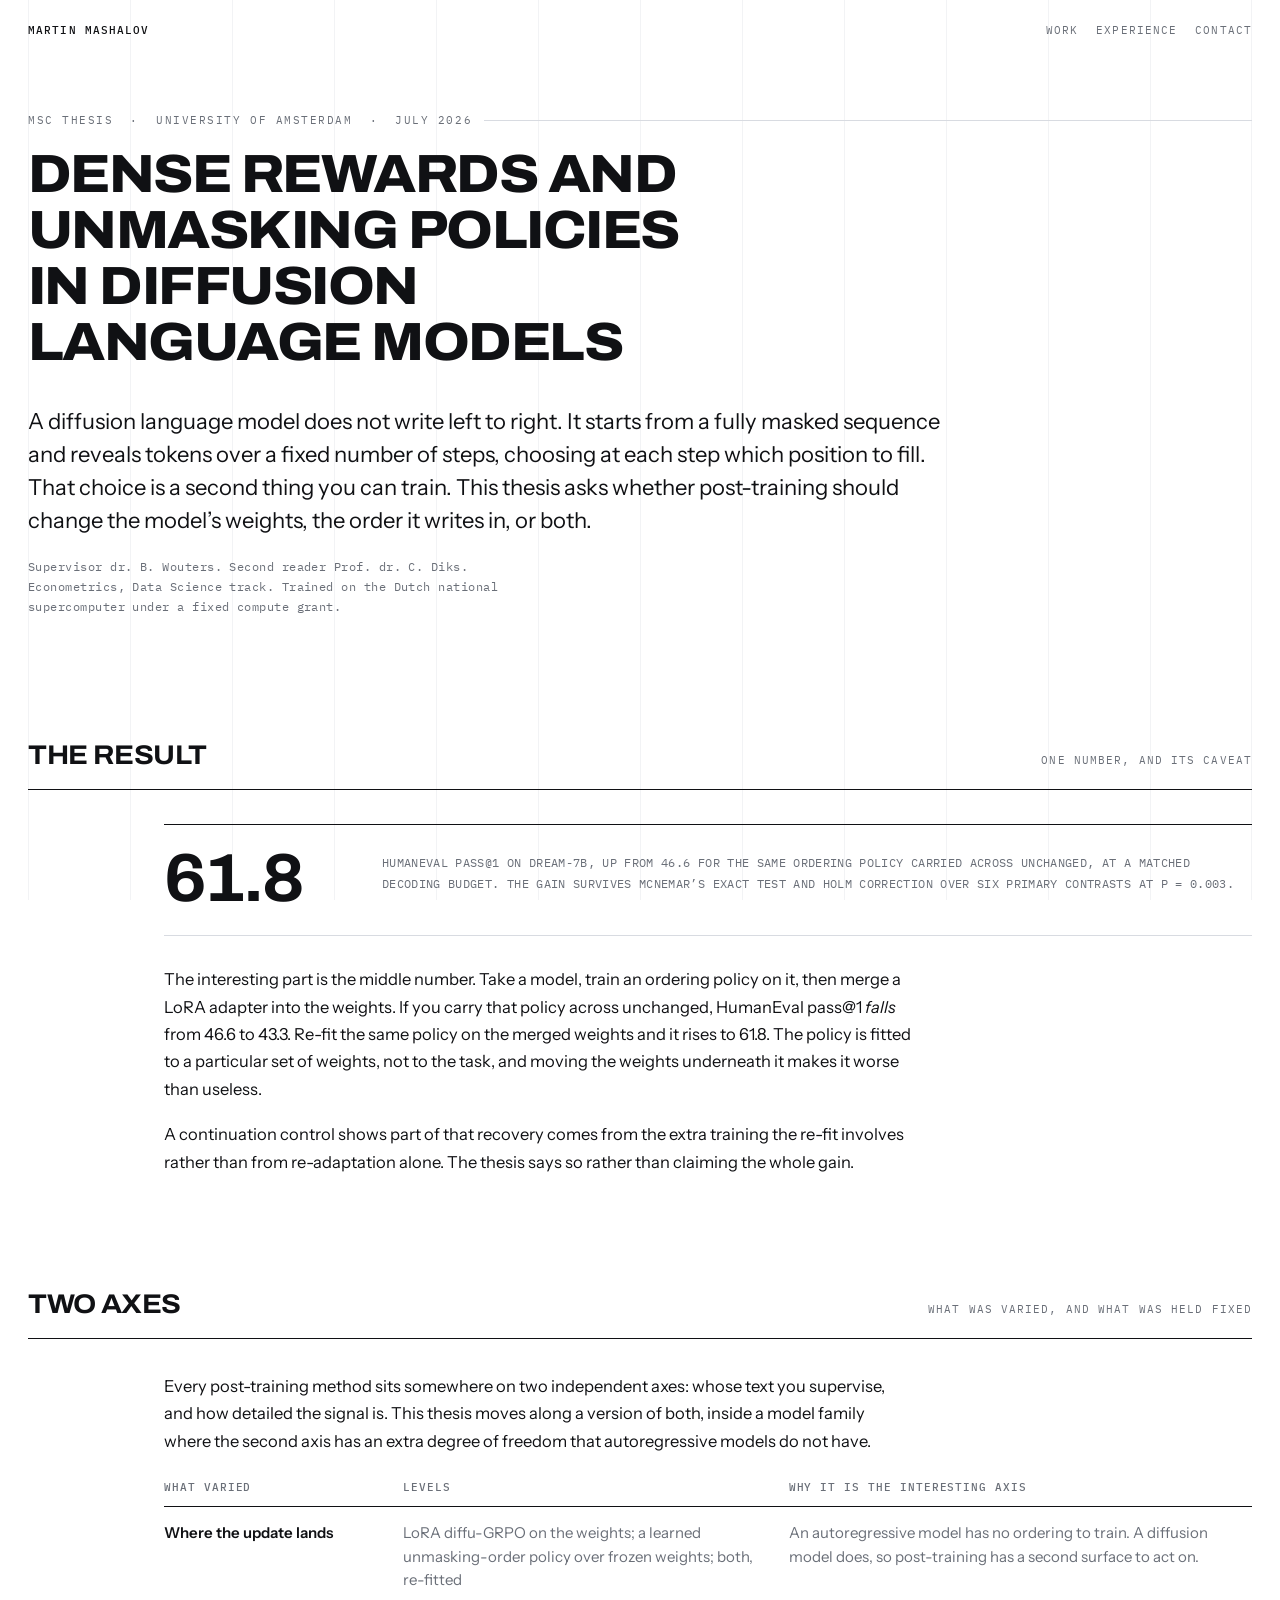
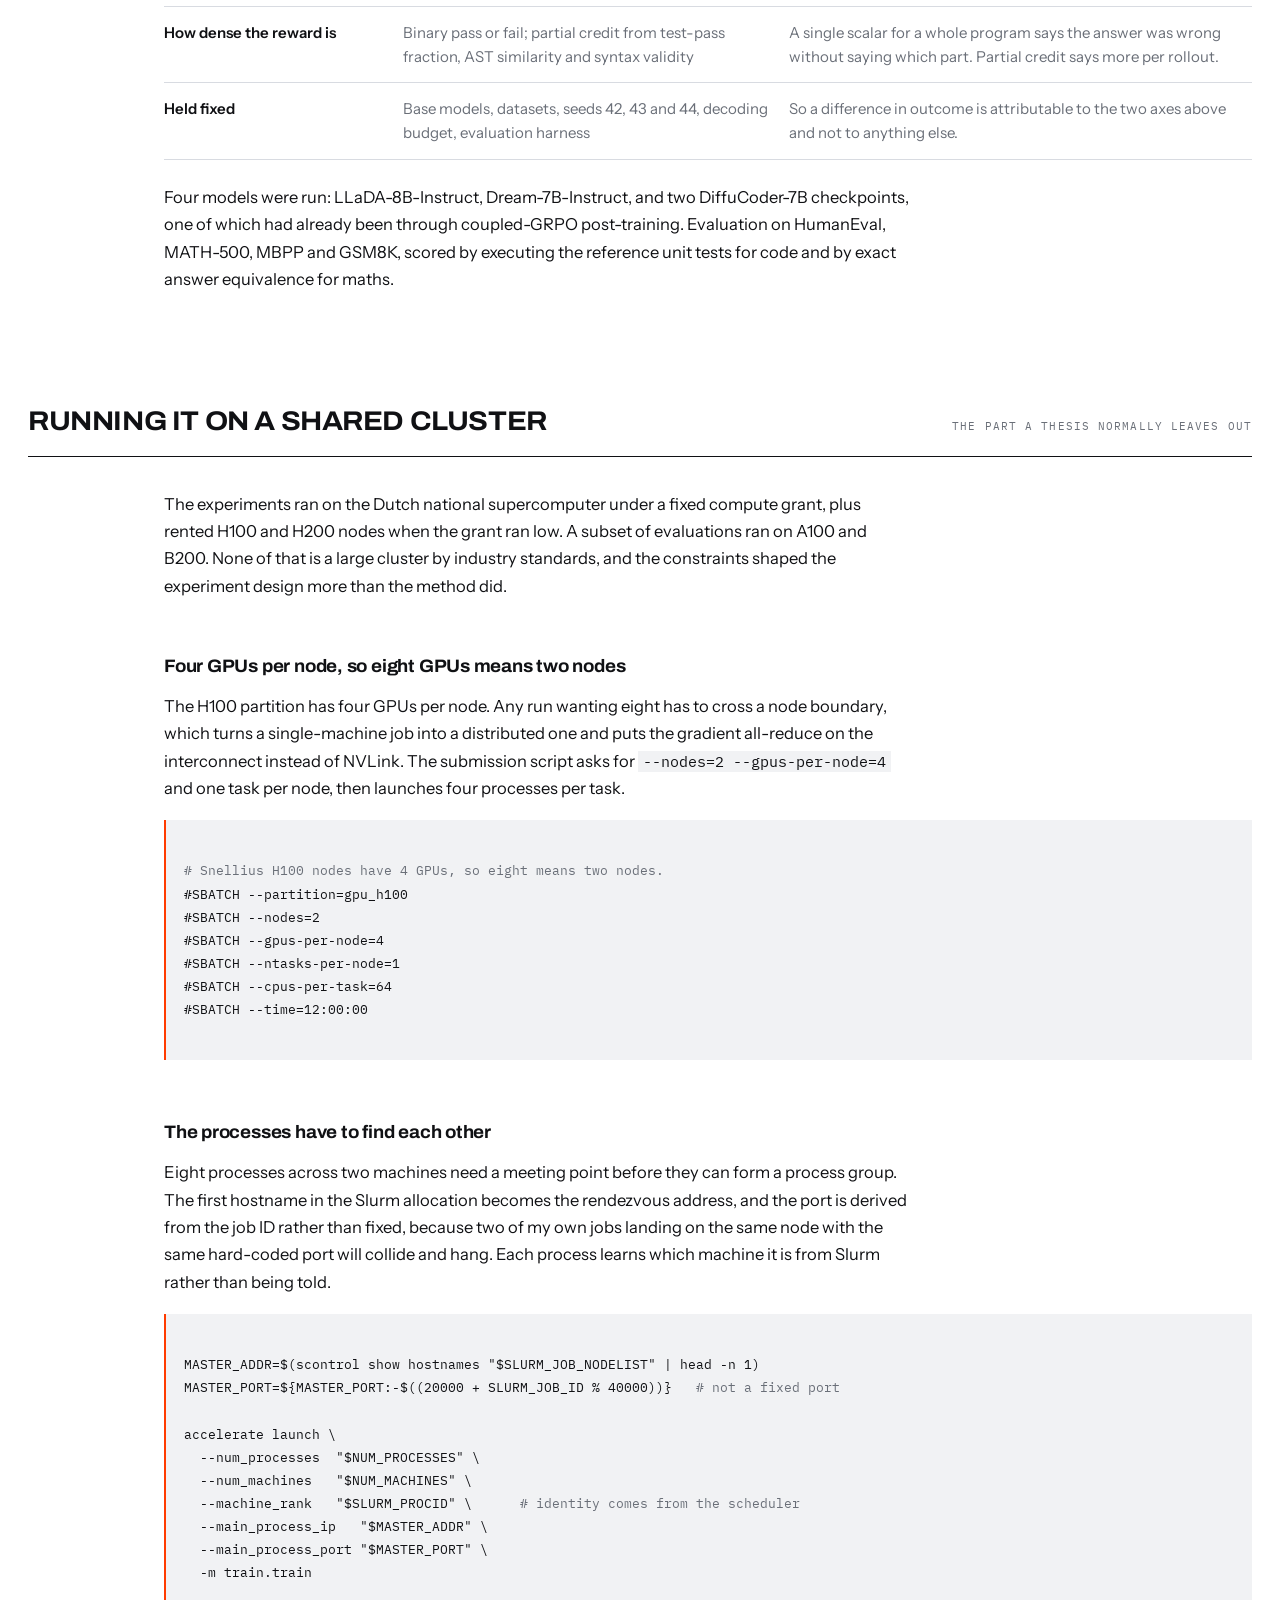
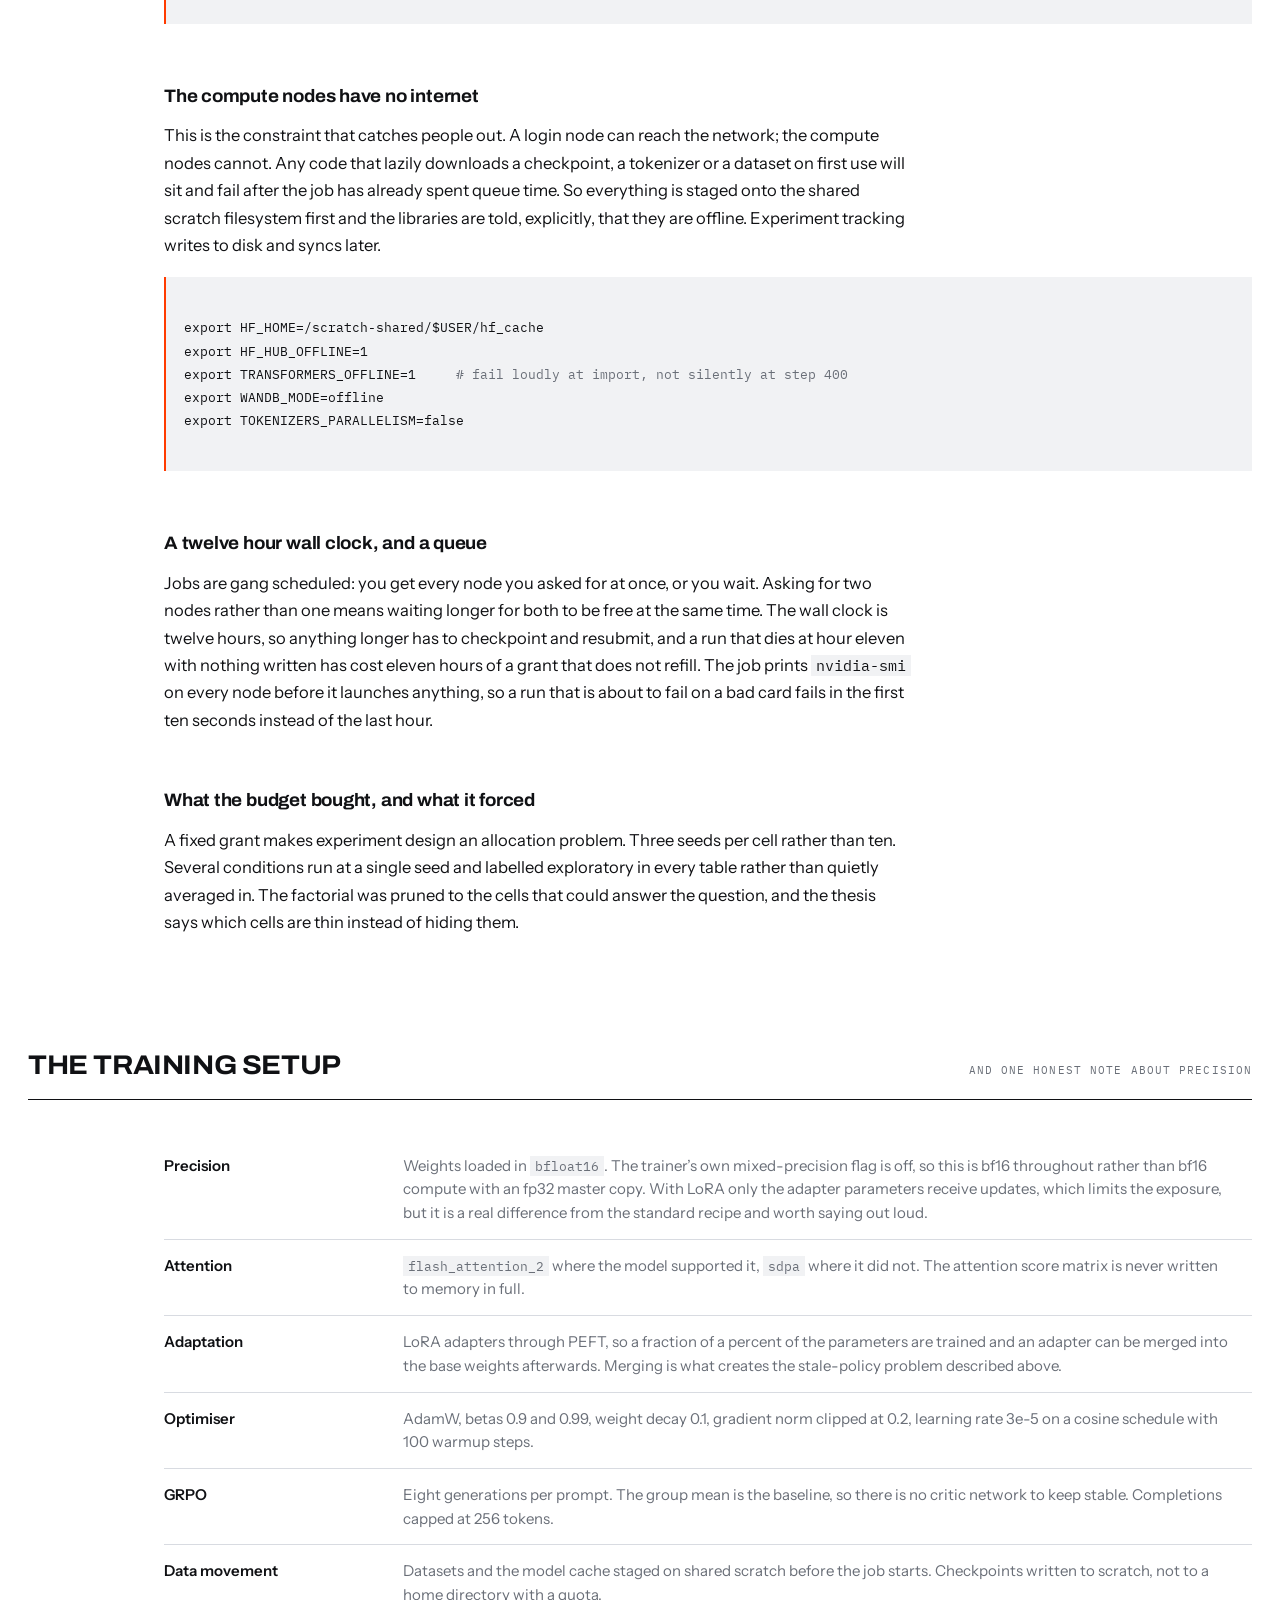
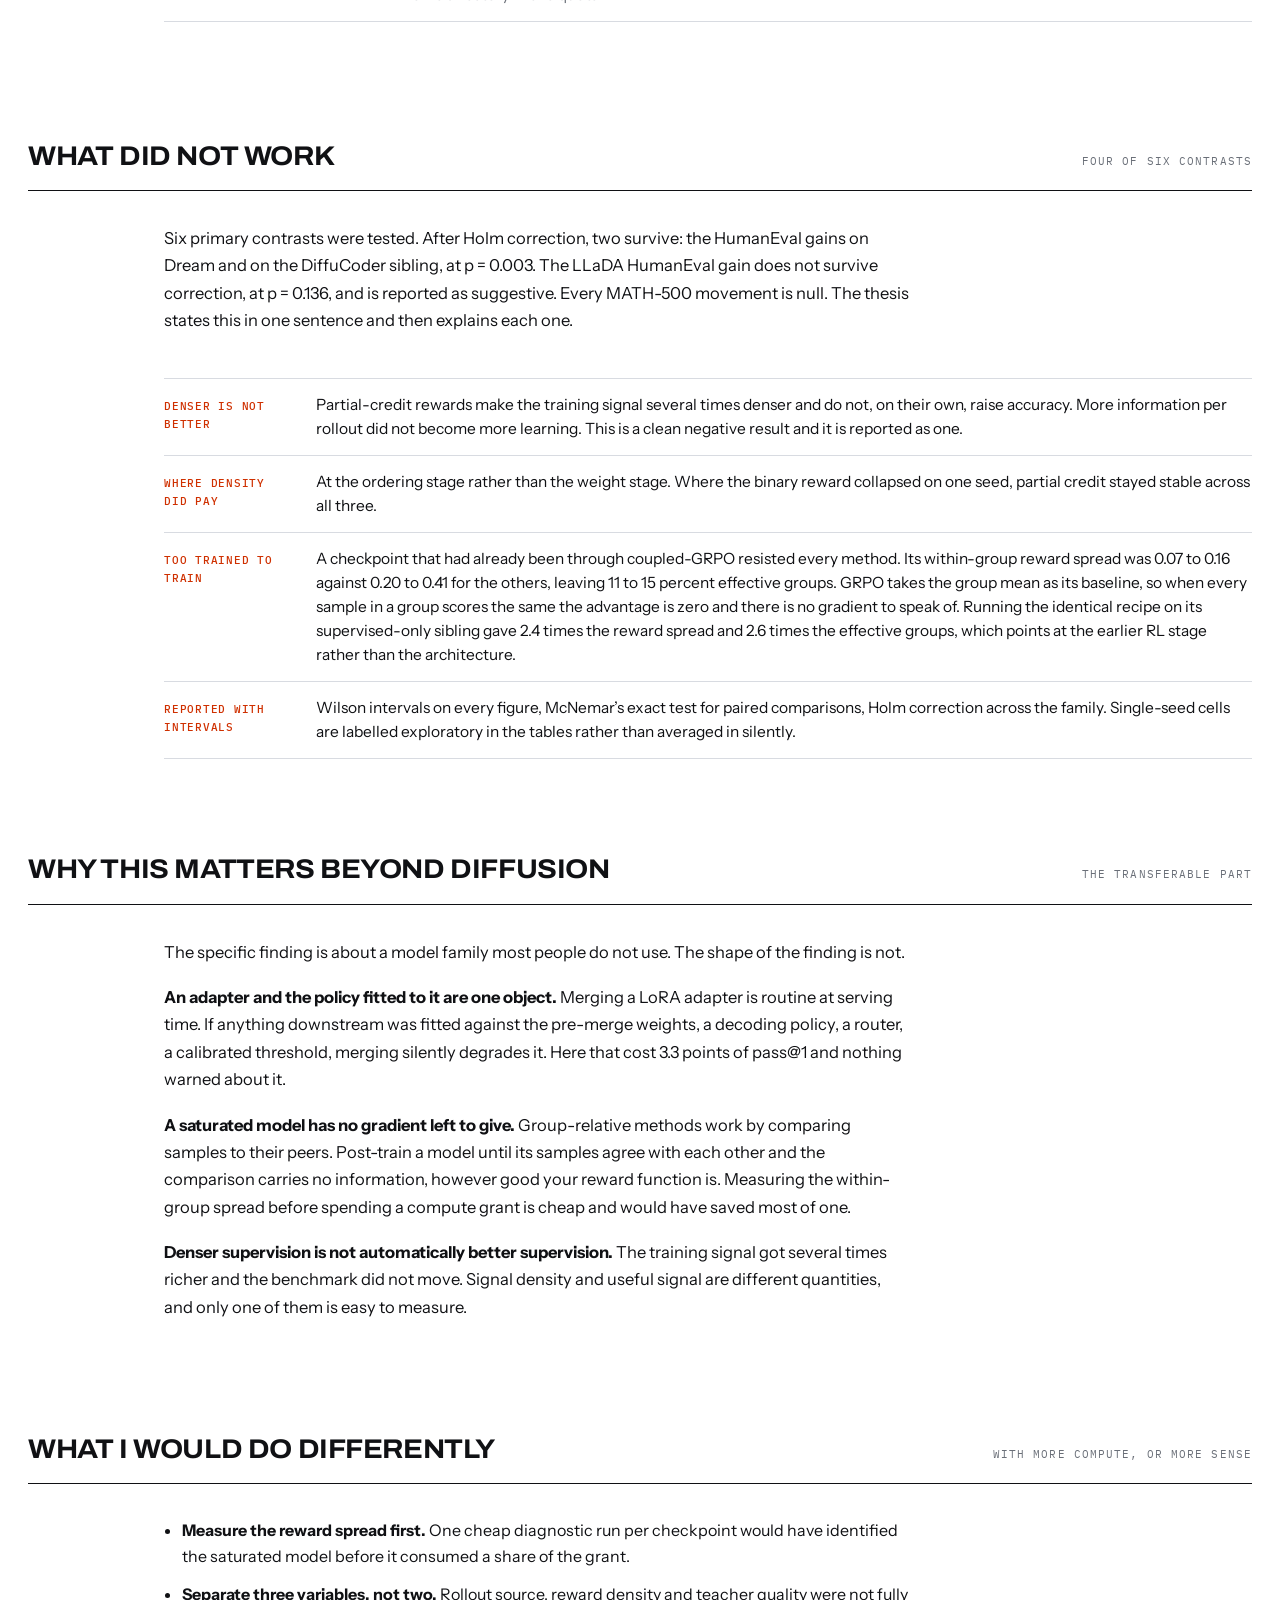
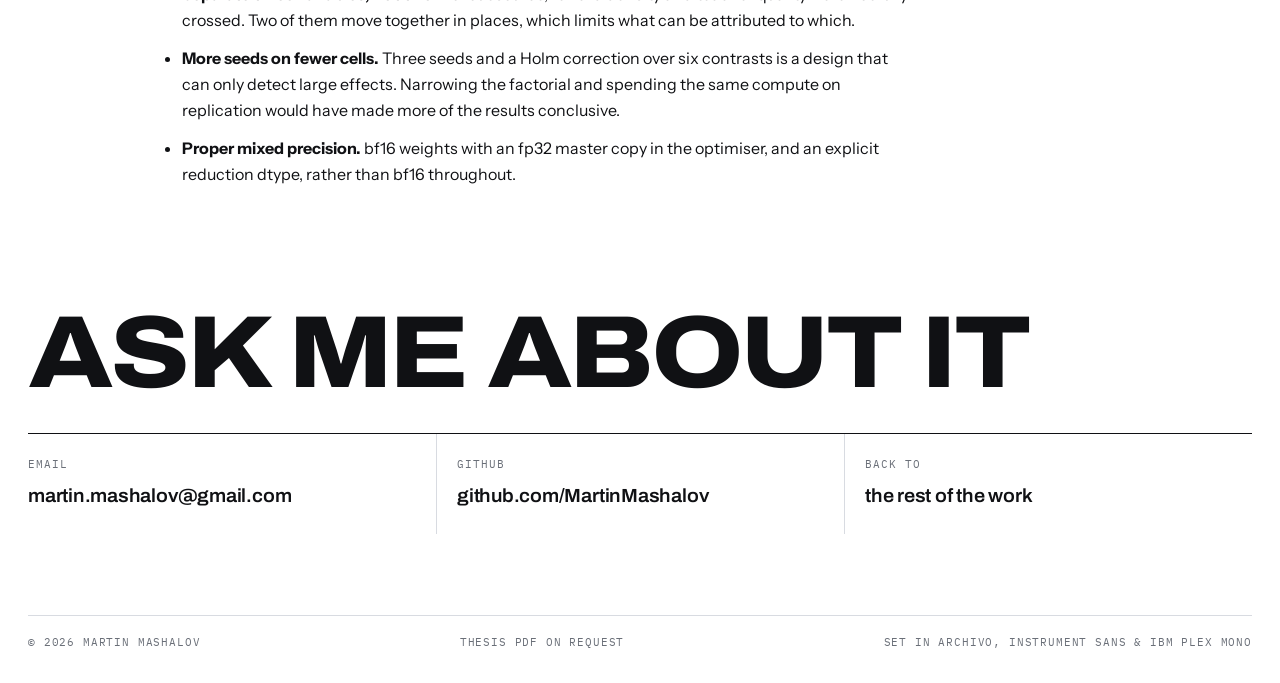
==== thesis.html @ 84c55b1d "Add a thesis page covering the research and the cluster work behind it The research card linked to n" ====
<!doctype html>
<html lang="en">
<head>
<meta charset="utf-8">
<meta name="viewport" content="width=device-width, initial-scale=1">
<title>Reinforcement learning on diffusion language models — Martin Mashalov</title>
<meta name="description" content="MSc thesis: post-training diffusion language models with GRPO. What changed, what did not, and how it was trained on a shared H100 cluster with a fixed budget.">
<meta name="author" content="Martin Mashalov">
<meta property="og:title" content="Reinforcement learning on diffusion language models">
<meta property="og:description" content="MSc thesis: post-training diffusion language models with GRPO, and the cluster engineering behind it.">
<meta property="og:type" content="article">
<meta property="og:url" content="https://martinmashalov.github.io/thesis.html">
<meta property="og:image" content="https://martinmashalov.github.io/assets/og.png">
<meta name="twitter:card" content="summary_large_image">
<link rel="canonical" href="https://martinmashalov.github.io/thesis.html">
<link rel="icon" href="data:image/svg+xml,<svg xmlns='http://www.w3.org/2000/svg' viewBox='0 0 32 32'><rect width='32' height='32' fill='%23101114'/><rect x='6' y='7' width='7' height='18' fill='%23FF3B00'/><rect x='19' y='7' width='7' height='18' fill='%23fff'/></svg>">
<link rel="preconnect" href="https://fonts.googleapis.com">
<link rel="preconnect" href="https://fonts.gstatic.com" crossorigin>
<link href="https://fonts.googleapis.com/css2?family=Archivo:wdth,wght@62..125,400..900&family=IBM+Plex+Mono:wght@400;500&family=Instrument+Sans:wght@400..700&display=swap" rel="stylesheet">
<link rel="stylesheet" href="styles.css">
<link rel="stylesheet" href="thesis.css">
</head>
<body>

<div class="gridlines" aria-hidden="true"><i></i><i></i><i></i><i></i><i></i><i></i><i></i><i></i><i></i><i></i><i></i><i></i></div>

<div class="shell">

  <header class="masthead">
    <b><a href="index.html" style="text-decoration:none">Martin Mashalov</a></b>
    <nav>
      <a href="index.html">Work</a>
      <a href="index.html#experience">Experience</a>
      <a href="index.html#contact">Contact</a>
    </nav>
  </header>

  <section class="hero doc-hero">
    <p class="eyebrow">MSc thesis &nbsp;&middot;&nbsp; University of Amsterdam &nbsp;&middot;&nbsp; July 2026</p>
    <h1 class="doc-title">Dense rewards and unmasking policies in diffusion language models</h1>
    <p class="lede">
      A diffusion language model does not write left to right. It starts from a fully masked sequence
      and reveals tokens over a fixed number of steps, choosing at each step which position to fill.
      That choice is a second thing you can train. This thesis asks whether post-training should
      change the model&rsquo;s weights, the order it writes in, or both.
    </p>
    <p class="doc-sub">
      Supervisor dr. B. Wouters. Second reader Prof. dr. C. Diks. Econometrics, Data Science track.
      Trained on the Dutch national supercomputer under a fixed compute grant.
    </p>
  </section>

  <section class="band">
    <div class="band-head"><h2>The result</h2><span class="count">one number, and its caveat</span></div>
    <div class="doc">
      <div class="bignum">
        <span class="n">61.8</span>
        <span class="k">HumanEval pass@1 on Dream-7B, up from 46.6 for the same ordering policy carried
        across unchanged, at a matched decoding budget. The gain survives McNemar&rsquo;s exact test and
        Holm correction over six primary contrasts at p = 0.003.</span>
      </div>

      <p>
        The interesting part is the middle number. Take a model, train an ordering policy on it, then
        merge a LoRA adapter into the weights. If you carry that policy across unchanged, HumanEval
        pass@1 <em>falls</em> from 46.6 to 43.3. Re-fit the same policy on the merged weights and it
        rises to 61.8. The policy is fitted to a particular set of weights, not to the task, and
        moving the weights underneath it makes it worse than useless.
      </p>
      <p>
        A continuation control shows part of that recovery comes from the extra training the re-fit
        involves rather than from re-adaptation alone. The thesis says so rather than claiming the
        whole gain.
      </p>
    </div>
  </section>

  <section class="band">
    <div class="band-head"><h2>Two axes</h2><span class="count">what was varied, and what was held fixed</span></div>
    <div class="doc">
      <p>
        Every post-training method sits somewhere on two independent axes: whose text you supervise,
        and how detailed the signal is. This thesis moves along a version of both, inside a model
        family where the second axis has an extra degree of freedom that autoregressive models do not
        have.
      </p>

      <table class="doc-table">
        <thead><tr><th>What varied</th><th>Levels</th><th>Why it is the interesting axis</th></tr></thead>
        <tbody>
          <tr>
            <td><b>Where the update lands</b></td>
            <td>LoRA diffu-GRPO on the weights; a learned unmasking-order policy over frozen weights; both, re-fitted</td>
            <td>An autoregressive model has no ordering to train. A diffusion model does, so post-training has a second surface to act on.</td>
          </tr>
          <tr>
            <td><b>How dense the reward is</b></td>
            <td>Binary pass or fail; partial credit from test-pass fraction, AST similarity and syntax validity</td>
            <td>A single scalar for a whole program says the answer was wrong without saying which part. Partial credit says more per rollout.</td>
          </tr>
          <tr>
            <td><b>Held fixed</b></td>
            <td>Base models, datasets, seeds 42, 43 and 44, decoding budget, evaluation harness</td>
            <td>So a difference in outcome is attributable to the two axes above and not to anything else.</td>
          </tr>
        </tbody>
      </table>

      <p>
        Four models were run: LLaDA-8B-Instruct, Dream-7B-Instruct, and two DiffuCoder-7B checkpoints,
        one of which had already been through coupled-GRPO post-training. Evaluation on HumanEval,
        MATH-500, MBPP and GSM8K, scored by executing the reference unit tests for code and by exact
        answer equivalence for maths.
      </p>
    </div>
  </section>

  <section class="band">
    <div class="band-head"><h2>Running it on a shared cluster</h2><span class="count">the part a thesis normally leaves out</span></div>
    <div class="doc">
      <p>
        The experiments ran on the Dutch national supercomputer under a fixed compute grant, plus
        rented H100 and H200 nodes when the grant ran low. A subset of evaluations ran on A100 and
        B200. None of that is a large cluster by industry standards, and the constraints shaped the
        experiment design more than the method did.
      </p>

      <h3>Four GPUs per node, so eight GPUs means two nodes</h3>
      <p>
        The H100 partition has four GPUs per node. Any run wanting eight has to cross a node boundary,
        which turns a single-machine job into a distributed one and puts the gradient all-reduce on
        the interconnect instead of NVLink. The submission script asks for
        <code>--nodes=2 --gpus-per-node=4</code> and one task per node, then launches four processes
        per task.
      </p>

      <div class="code">
<span class="c"># Snellius H100 nodes have 4 GPUs, so eight means two nodes.</span>
#SBATCH --partition=gpu_h100
#SBATCH --nodes=2
#SBATCH --gpus-per-node=4
#SBATCH --ntasks-per-node=1
#SBATCH --cpus-per-task=64
#SBATCH --time=12:00:00
      </div>

      <h3>The processes have to find each other</h3>
      <p>
        Eight processes across two machines need a meeting point before they can form a process group.
        The first hostname in the Slurm allocation becomes the rendezvous address, and the port is
        derived from the job ID rather than fixed, because two of my own jobs landing on the same node
        with the same hard-coded port will collide and hang. Each process learns which machine it is
        from Slurm rather than being told.
      </p>

      <div class="code">
MASTER_ADDR=$(scontrol show hostnames "$SLURM_JOB_NODELIST" | head -n 1)
MASTER_PORT=${MASTER_PORT:-$((20000 + SLURM_JOB_ID % 40000))}   <span class="c"># not a fixed port</span>

accelerate launch \
  --num_processes  "$NUM_PROCESSES" \
  --num_machines   "$NUM_MACHINES" \
  --machine_rank   "$SLURM_PROCID" \      <span class="c"># identity comes from the scheduler</span>
  --main_process_ip   "$MASTER_ADDR" \
  --main_process_port "$MASTER_PORT" \
  -m train.train
      </div>

      <h3>The compute nodes have no internet</h3>
      <p>
        This is the constraint that catches people out. A login node can reach the network; the compute
        nodes cannot. Any code that lazily downloads a checkpoint, a tokenizer or a dataset on first
        use will sit and fail after the job has already spent queue time. So everything is staged onto
        the shared scratch filesystem first and the libraries are told, explicitly, that they are
        offline. Experiment tracking writes to disk and syncs later.
      </p>

      <div class="code">
export HF_HOME=/scratch-shared/$USER/hf_cache
export HF_HUB_OFFLINE=1
export TRANSFORMERS_OFFLINE=1     <span class="c"># fail loudly at import, not silently at step 400</span>
export WANDB_MODE=offline
export TOKENIZERS_PARALLELISM=false
      </div>

      <h3>A twelve hour wall clock, and a queue</h3>
      <p>
        Jobs are gang scheduled: you get every node you asked for at once, or you wait. Asking for
        two nodes rather than one means waiting longer for both to be free at the same time. The wall
        clock is twelve hours, so anything longer has to checkpoint and resubmit, and a run that dies
        at hour eleven with nothing written has cost eleven hours of a grant that does not refill.
        The job prints <code>nvidia-smi</code> on every node before it launches anything, so a run
        that is about to fail on a bad card fails in the first ten seconds instead of the last hour.
      </p>

      <h3>What the budget bought, and what it forced</h3>
      <p>
        A fixed grant makes experiment design an allocation problem. Three seeds per cell rather than
        ten. Several conditions run at a single seed and labelled exploratory in every table rather
        than quietly averaged in. The factorial was pruned to the cells that could answer the question,
        and the thesis says which cells are thin instead of hiding them.
      </p>
    </div>
  </section>

  <section class="band">
    <div class="band-head"><h2>The training setup</h2><span class="count">and one honest note about precision</span></div>
    <div class="doc">
      <table class="doc-table">
        <tbody>
          <tr><td><b>Precision</b></td><td>Weights loaded in <code>bfloat16</code>. The trainer&rsquo;s own mixed-precision flag is off, so this is bf16 throughout rather than bf16 compute with an fp32 master copy. With LoRA only the adapter parameters receive updates, which limits the exposure, but it is a real difference from the standard recipe and worth saying out loud.</td></tr>
          <tr><td><b>Attention</b></td><td><code>flash_attention_2</code> where the model supported it, <code>sdpa</code> where it did not. The attention score matrix is never written to memory in full.</td></tr>
          <tr><td><b>Adaptation</b></td><td>LoRA adapters through PEFT, so a fraction of a percent of the parameters are trained and an adapter can be merged into the base weights afterwards. Merging is what creates the stale-policy problem described above.</td></tr>
          <tr><td><b>Optimiser</b></td><td>AdamW, betas 0.9 and 0.99, weight decay 0.1, gradient norm clipped at 0.2, learning rate 3e-5 on a cosine schedule with 100 warmup steps.</td></tr>
          <tr><td><b>GRPO</b></td><td>Eight generations per prompt. The group mean is the baseline, so there is no critic network to keep stable. Completions capped at 256 tokens.</td></tr>
          <tr><td><b>Data movement</b></td><td>Datasets and the model cache staged on shared scratch before the job starts. Checkpoints written to scratch, not to a home directory with a quota.</td></tr>
        </tbody>
      </table>
    </div>
  </section>

  <section class="band">
    <div class="band-head"><h2>What did not work</h2><span class="count">four of six contrasts</span></div>
    <div class="doc">
      <p>
        Six primary contrasts were tested. After Holm correction, two survive: the HumanEval gains on
        Dream and on the DiffuCoder sibling, at p = 0.003. The LLaDA HumanEval gain does not survive
        correction, at p = 0.136, and is reported as suggestive. Every MATH-500 movement is null.
        The thesis states this in one sentence and then explains each one.
      </p>

      <div class="findings">
        <div><b>Denser is not better</b><span>Partial-credit rewards make the training signal several times denser and do not, on their own, raise accuracy. More information per rollout did not become more learning. This is a clean negative result and it is reported as one.</span></div>
        <div><b>Where density did pay</b><span>At the ordering stage rather than the weight stage. Where the binary reward collapsed on one seed, partial credit stayed stable across all three.</span></div>
        <div><b>Too trained to train</b><span>A checkpoint that had already been through coupled-GRPO resisted every method. Its within-group reward spread was 0.07 to 0.16 against 0.20 to 0.41 for the others, leaving 11 to 15 percent effective groups. GRPO takes the group mean as its baseline, so when every sample in a group scores the same the advantage is zero and there is no gradient to speak of. Running the identical recipe on its supervised-only sibling gave 2.4 times the reward spread and 2.6 times the effective groups, which points at the earlier RL stage rather than the architecture.</span></div>
        <div><b>Reported with intervals</b><span>Wilson intervals on every figure, McNemar&rsquo;s exact test for paired comparisons, Holm correction across the family. Single-seed cells are labelled exploratory in the tables rather than averaged in silently.</span></div>
      </div>
    </div>
  </section>

  <section class="band">
    <div class="band-head"><h2>Why this matters beyond diffusion</h2><span class="count">the transferable part</span></div>
    <div class="doc">
      <p>
        The specific finding is about a model family most people do not use. The shape of the finding
        is not.
      </p>
      <p>
        <b>An adapter and the policy fitted to it are one object.</b> Merging a LoRA adapter is
        routine at serving time. If anything downstream was fitted against the pre-merge weights, a
        decoding policy, a router, a calibrated threshold, merging silently degrades it. Here that cost
        3.3 points of pass@1 and nothing warned about it.
      </p>
      <p>
        <b>A saturated model has no gradient left to give.</b> Group-relative methods work by comparing
        samples to their peers. Post-train a model until its samples agree with each other and the
        comparison carries no information, however good your reward function is. Measuring the
        within-group spread before spending a compute grant is cheap and would have saved most of one.
      </p>
      <p>
        <b>Denser supervision is not automatically better supervision.</b> The training signal got
        several times richer and the benchmark did not move. Signal density and useful signal are
        different quantities, and only one of them is easy to measure.
      </p>
    </div>
  </section>

  <section class="band">
    <div class="band-head"><h2>What I would do differently</h2><span class="count">with more compute, or more sense</span></div>
    <div class="doc">
      <ul class="doc-list">
        <li><b>Measure the reward spread first.</b> One cheap diagnostic run per checkpoint would have identified the saturated model before it consumed a share of the grant.</li>
        <li><b>Separate three variables, not two.</b> Rollout source, reward density and teacher quality were not fully crossed. Two of them move together in places, which limits what can be attributed to which.</li>
        <li><b>More seeds on fewer cells.</b> Three seeds and a Holm correction over six contrasts is a design that can only detect large effects. Narrowing the factorial and spending the same compute on replication would have made more of the results conclusive.</li>
        <li><b>Proper mixed precision.</b> bf16 weights with an fp32 master copy in the optimiser, and an explicit reduction dtype, rather than bf16 throughout.</li>
      </ul>
    </div>
  </section>

  <section class="contact" id="contact">
    <h2>Ask me about it</h2>
    <div class="ways">
      <a href="mailto:martin.mashalov@gmail.com"><span class="k">Email</span><span class="v">martin.mashalov@gmail.com</span></a>
      <a href="https://github.com/MartinMashalov"><span class="k">GitHub</span><span class="v">github.com/MartinMashalov</span></a>
      <a href="index.html"><span class="k">Back to</span><span class="v">the rest of the work</span></a>
    </div>
    <div class="colophon">
      <span>&copy; 2026 Martin Mashalov</span>
      <span>Thesis PDF on request</span>
      <span>Set in Archivo, Instrument Sans &amp; IBM Plex Mono</span>
    </div>
  </section>

</div>

<script src="main.js"></script>
</body>
</html>
---- styles.css ----
/* ============================================================
   Martin Mashalov — personal site
   Direction: Dutch modernist construction grid (Crouwel / Total
   Design lineage, a nod to the Amsterdam MSc) + a masked-diffusion
   decode as the one signature moment.
   No build step. No framework. Ships as three static files.
   ============================================================ */

:root {
  /* --- ink & paper ------------------------------------------------ */
  --paper:      #FFFFFF;
  --wash:       #F1F2F4;   /* masked / unresolved state             */
  --wash-2:     #E8EAED;
  --ink:        #101114;
  --ink-soft:   #6A6F78;
  --grid:       #F2F3F5;   /* the construction grid, barely there   */
  --rule:       #D8DBE1;
  --accent:     #FF3B00;   /* signal colour: fills, rules, blocks   */
  --accent-text:#CF3000;   /* same signal, darkened for small text  */
  --accent-ink: #FFFFFF;

  /* --- type ------------------------------------------------------- */
  --display: "Archivo", "Helvetica Neue", Arial, sans-serif;
  --body:    "Instrument Sans", "Helvetica Neue", Arial, sans-serif;
  --mono:    "IBM Plex Mono", ui-monospace, SFMono-Regular, Menlo, monospace;

  /* --- metrics ---------------------------------------------------- */
  --maxw: 1240px;
  --gut: 28px;
  --rail: 104px;
}

@media (prefers-color-scheme: dark) {
  :root:not([data-theme="light"]) {
    --paper:    #0B0C0E;
    --wash:     #17191D;
    --wash-2:   #202329;
    --ink:      #F2F3F5;
    --ink-soft: #949AA4;
    --grid:     #16181C;
    --rule:     #2A2E35;
    --accent:   #FF4D19;
    --accent-text:#FF6A3D;
  }
}

*, *::before, *::after { box-sizing: border-box; }

html { -webkit-text-size-adjust: 100%; scroll-behavior: smooth; }
@media (prefers-reduced-motion: reduce) { html { scroll-behavior: auto; } }

body {
  margin: 0;
  background: var(--paper);
  color: var(--ink);
  font-family: var(--body);
  font-size: 17px;
  line-height: 1.6;
  font-weight: 400;
  -webkit-font-smoothing: antialiased;
  text-rendering: optimizeLegibility;
  overflow-x: hidden;
}

a { color: inherit; }

::selection { background: var(--accent); color: var(--accent-ink); }

:focus-visible {
  outline: 2px solid var(--accent);
  outline-offset: 3px;
}

/* ============================================================
   The construction grid — drawn, not implied.
   ============================================================ */
.gridlines {
  position: fixed;
  inset: 0 auto 0 50%;
  transform: translateX(-50%);
  width: min(100% - 2*var(--gut), var(--maxw));
  display: grid;
  grid-template-columns: repeat(12, 1fr);
  pointer-events: none;
  z-index: 0;
}
.gridlines i { border-left: 1px solid var(--grid); }
.gridlines i:last-child { border-right: 1px solid var(--grid); }

@media (max-width: 860px) {
  .gridlines { grid-template-columns: repeat(4, 1fr); }
}

/* ============================================================
   Shell
   ============================================================ */
.shell {
  position: relative;
  z-index: 1;
  width: min(100% - 2*var(--gut), var(--maxw));
  margin-inline: auto;
}

/* --- the left rail: section index + real scroll position --------- */
.rail {
  position: fixed;
  top: 0; bottom: 0;
  left: max(12px, calc(50vw - var(--maxw)/2 - 116px));
  width: 104px;
  display: flex;
  flex-direction: column;
  justify-content: center;
  gap: 14px;
  z-index: 5;
  font-family: var(--mono);
  font-size: 10px;
  letter-spacing: 0.08em;
  text-transform: uppercase;
}
.rail a {
  color: var(--ink-soft);
  text-decoration: none;
  display: flex;
  align-items: center;
  gap: 8px;
  line-height: 1;
  padding: 3px 0;
  transition: color .18s ease;
}
.rail a::before {
  content: "";
  width: 14px; height: 1px;
  background: var(--rule);
  transition: width .18s ease, background .18s ease;
}
.rail a:hover { color: var(--ink); }
.rail a[aria-current="true"] { color: var(--accent-text); }
.rail a[aria-current="true"]::before { width: 26px; background: var(--accent); }

/* The rail only appears when the margin can actually hold it without
   crowding the content column. Below this it would collide. */
@media (max-width: 1519px) { .rail { display: none; } }

/* ============================================================
   Masthead
   ============================================================ */
.masthead {
  display: flex;
  align-items: baseline;
  justify-content: space-between;
  gap: 20px;
  padding: 22px 0 0;
  font-family: var(--mono);
  font-size: 11px;
  letter-spacing: 0.1em;
  text-transform: uppercase;
  color: var(--ink-soft);
}
.masthead b { color: var(--ink); font-weight: 500; }
.masthead nav { display: flex; gap: 18px; }
.masthead nav a { text-decoration: none; }
.masthead nav a:hover { color: var(--accent-text); }
@media (max-width: 620px) { .masthead nav { display: none; } }

/* ============================================================
   Hero — the masked-diffusion decode
   ============================================================ */
.hero { padding: clamp(40px, 8vh, 84px) 0 clamp(36px, 6vh, 70px); }

.eyebrow {
  font-family: var(--mono);
  font-size: 11px;
  letter-spacing: 0.14em;
  text-transform: uppercase;
  color: var(--ink-soft);
  margin: 0 0 18px;
  display: flex;
  align-items: center;
  gap: 12px;
}
.eyebrow::after {
  content: "";
  flex: 1;
  height: 1px;
  background: var(--rule);
}

h1 {
  font-family: var(--display);
  font-weight: 800;
  font-stretch: 112%;
  font-size: clamp(30px, 4.4vw, 58px);
  line-height: 1.02;
  letter-spacing: -0.025em;
  margin: 0;
  text-transform: uppercase;
  overflow-wrap: anywhere;
}
/* One box per word. The decode splits the name into per-glyph inline-blocks,
   which the browser would otherwise break between ("MASHALO / V" at 390px). */



.lede {
  margin: 34px 0 0;
  max-width: 62ch;
  font-size: clamp(18px, 2.1vw, 22px);
  line-height: 1.5;
  color: var(--ink);
}
.lede em { font-style: normal; color: var(--accent-text); }

/* hero readout strip */
.readout {
  margin-top: clamp(30px, 4vh, 46px);
  border-top: 1px solid var(--rule);
  border-bottom: 1px solid var(--rule);
  display: grid;
  grid-template-columns: repeat(3, 1fr);
}
.readout div {
  padding: 20px 22px 20px 0;
  border-left: 1px solid var(--rule);
  padding-left: 22px;
}
.readout div:first-child { border-left: 0; padding-left: 0; }
.readout .n {
  font-family: var(--display);
  font-weight: 700;
  font-stretch: 108%;
  font-size: clamp(26px, 3.4vw, 40px);
  line-height: 1;
  letter-spacing: -0.02em;
  display: block;
  overflow-wrap: anywhere;
}
.readout .k {
  font-family: var(--mono);
  font-size: 10.5px;
  letter-spacing: 0.09em;
  text-transform: uppercase;
  color: var(--ink-soft);
  display: block;
  margin-top: 10px;
  line-height: 1.45;
}
@media (max-width: 720px) {
  .readout { grid-template-columns: 1fr; }
  .readout div { border-left: 0; padding-left: 0; border-top: 1px solid var(--rule); }
  .readout div:first-child { border-top: 0; }
}

/* ============================================================
   Sections
   ============================================================ */
.band { padding: clamp(56px, 9vh, 104px) 0 0; }

.band-head {
  display: flex;
  align-items: baseline;
  gap: 16px;
  border-bottom: 1px solid var(--ink);
  padding-bottom: 12px;
  margin-bottom: 0;
}
.band-head h2 {
  font-family: var(--display);
  font-weight: 700;
  font-stretch: 108%;
  font-size: clamp(20px, 2.4vw, 27px);
  letter-spacing: -0.015em;
  text-transform: uppercase;
  margin: 0;
}
.band-head .count {
  font-family: var(--mono);
  font-size: 11px;
  letter-spacing: 0.1em;
  color: var(--ink-soft);
  margin-left: auto;
  text-transform: uppercase;
}

/* ============================================================
   Work entries — each project is a measured record, not a card.
   ============================================================ */
.work { border-bottom: 1px solid var(--rule); }

.entry {
  display: grid;
  grid-template-columns: var(--rail) minmax(0, 1fr) minmax(0, 340px);
  gap: 0 32px;
  padding: 56px 0;
  border-top: 1px solid var(--rule);
  position: relative;
}
.work > .entry:first-child { border-top: 0; }

.entry .meta {
  font-family: var(--mono);
  font-size: 10.5px;
  letter-spacing: 0.09em;
  text-transform: uppercase;
  color: var(--ink-soft);
  line-height: 1.7;
  padding-top: 7px;
}
.entry .meta .status { color: var(--accent-text); display: block; }

.entry h3 {
  font-family: var(--display);
  font-weight: 700;
  font-stretch: 106%;
  font-size: clamp(24px, 3.1vw, 36px);
  line-height: 1.02;
  letter-spacing: -0.025em;
  margin: 0 0 4px;
}
.entry h3 a { text-decoration: none; }
.entry h3 a:hover { color: var(--accent-text); }

.entry .hook {
  font-size: 17px;
  color: var(--ink);
  margin: 10px 0 0;
  max-width: 56ch;
}
.entry .hook strong { font-weight: 600; }

.entry p.desc {
  margin: 14px 0 0;
  color: var(--ink-soft);
  font-size: 15.5px;
  line-height: 1.62;
  max-width: 62ch;
}

.chips {
  margin: 18px 0 0;
  display: flex;
  flex-wrap: wrap;
  gap: 6px;
}
.chips span {
  font-family: var(--mono);
  font-size: 10.5px;
  letter-spacing: 0.05em;
  color: var(--ink-soft);
  border: 1px solid var(--rule);
  padding: 3px 8px;
  white-space: nowrap;
}

.links {
  margin: 18px 0 0;
  display: flex;
  flex-wrap: wrap;
  gap: 18px;
  font-family: var(--mono);
  font-size: 11px;
  letter-spacing: 0.07em;
  text-transform: uppercase;
}
.links a {
  text-decoration: none;
  border-bottom: 1px solid var(--accent);
  padding-bottom: 2px;
  transition: background .15s ease, color .15s ease;
}
.links a:hover { background: var(--accent); color: var(--accent-ink); border-color: var(--accent); }
.links span.soon { color: var(--ink-soft); border-bottom: 1px dotted var(--rule); padding-bottom: 2px; }

/* the pulled-out measured result */
.result {
  border-left: 1px solid var(--rule);
  padding: 6px 0 6px 22px;
  align-self: start;
}
.result .n {
  font-family: var(--display);
  font-weight: 700;
  font-stretch: 104%;
  font-size: clamp(30px, 3.8vw, 46px);
  line-height: 0.98;
  letter-spacing: -0.03em;
  display: block;
  overflow-wrap: anywhere;
}
.result .n small { font-size: 0.44em; font-weight: 600; letter-spacing: 0; }
.result .k {
  font-family: var(--mono);
  font-size: 10.5px;
  letter-spacing: 0.07em;
  text-transform: uppercase;
  color: var(--ink-soft);
  display: block;
  margin-top: 12px;
  line-height: 1.5;
}
.result figure { margin: 18px 0 0; }
.result img {
  display: block;
  width: 100%;
  height: auto;
  border: 1px solid var(--rule);
  background: var(--wash);
}
.result figcaption {
  font-family: var(--mono);
  font-size: 10px;
  letter-spacing: 0.05em;
  color: var(--ink-soft);
  margin-top: 8px;
  line-height: 1.5;
}

@media (max-width: 1020px) {
  .entry { grid-template-columns: 84px minmax(0, 1fr); }
  /* Below this the three-across result row cannot hold a figure without
     starving it, so the figure stacks under the text instead. */
  .result {
    grid-column: 1 / -1;
    border-left: 0;
    border-top: 1px solid var(--rule);
    padding: 20px 0 0;
    margin-top: 24px;
    display: block;
  }
  .result .k { margin-top: 10px; max-width: 62ch; }
  .result figure { margin: 20px 0 0; max-width: 460px; }
}
@media (max-width: 620px) {
  .entry { grid-template-columns: 1fr; gap: 12px; }
  .entry .meta { padding-top: 0; }
  .result { display: block; }
  .result figure { margin-top: 18px; }
}

/* ============================================================
   Research block
   ============================================================ */
.research {
  display: grid;
  grid-template-columns: var(--rail) minmax(0, 1fr);
  gap: 0 32px;
  padding: 38px 0 4px;
}
.research .body { max-width: 68ch; }
.research h3 {
  font-family: var(--display);
  font-weight: 700;
  font-stretch: 106%;
  font-size: clamp(23px, 2.9vw, 33px);
  line-height: 1.06;
  letter-spacing: -0.022em;
  margin: 0;
}
.research .sub {
  font-family: var(--mono);
  font-size: 11px;
  letter-spacing: 0.08em;
  text-transform: uppercase;
  color: var(--ink-soft);
  margin: 12px 0 0;
}
.research p { margin: 16px 0 0; color: var(--ink-soft); font-size: 15.5px; line-height: 1.62; }
.research p.plain { color: var(--ink); font-size: 17px; }

.findings {
  margin: 26px 0 0;
  border-top: 1px solid var(--rule);
}
.findings div {
  display: grid;
  grid-template-columns: 132px 1fr;
  gap: 20px;
  padding: 14px 0;
  border-bottom: 1px solid var(--rule);
  align-items: baseline;
}
.findings b {
  font-family: var(--mono);
  font-size: 11px;
  letter-spacing: 0.07em;
  text-transform: uppercase;
  color: var(--accent-text);
  font-weight: 500;
}
.findings span { font-size: 15.5px; color: var(--ink); line-height: 1.55; }
@media (max-width: 700px) {
  .research { grid-template-columns: 1fr; }
  .findings div { grid-template-columns: 1fr; gap: 4px; }
}

/* ============================================================
   Compact list (earlier work)
   ============================================================ */
.list { border-top: 1px solid var(--rule); margin-top: 0; }
.row {
  display: grid;
  grid-template-columns: var(--rail) minmax(0, 250px) minmax(0, 1fr);
  gap: 0 32px;
  padding: 15px 0;
  border-bottom: 1px solid var(--rule);
  align-items: baseline;
}
.row .yr {
  font-family: var(--mono);
  font-size: 10.5px;
  letter-spacing: 0.08em;
  text-transform: uppercase;
  color: var(--ink-soft);
}
.row .nm {
  font-family: var(--display);
  font-weight: 600;
  font-stretch: 104%;
  font-size: 17px;
  letter-spacing: -0.01em;
}
.row .ds { color: var(--ink-soft); font-size: 15px; line-height: 1.5; }
.row .ds code {
  font-family: var(--mono);
  font-size: 12px;
  color: var(--ink);
  background: var(--wash);
  padding: 1px 5px;
}
@media (max-width: 820px) {
  .row { grid-template-columns: 74px 1fr; }
  .row .ds { grid-column: 2; }
}

/* ============================================================
   Stack — every claim tied to the thing that proves it
   ============================================================ */
.stack { border-top: 1px solid var(--rule); }
.stack .grp {
  display: grid;
  grid-template-columns: var(--rail) minmax(0, 1fr);
  gap: 0 32px;
  padding: 20px 0;
  border-bottom: 1px solid var(--rule);
}
.stack h4 {
  font-family: var(--mono);
  font-size: 10.5px;
  letter-spacing: 0.09em;
  text-transform: uppercase;
  color: var(--ink-soft);
  margin: 2px 0 0;
  font-weight: 500;
}
.stack ul { margin: 0; padding: 0; list-style: none; display: flex; flex-wrap: wrap; gap: 4px 0; }
.stack li {
  font-family: var(--mono);
  font-size: 12.5px;
  color: var(--ink);
  padding-right: 14px;
  margin-right: 14px;
  border-right: 1px solid var(--rule);
  line-height: 1.5;
}
.stack li:last-child { border-right: 0; }
@media (max-width: 700px) { .stack .grp { grid-template-columns: 1fr; gap: 10px; } }

/* ============================================================
   Contact / colophon
   ============================================================ */
.contact { padding: clamp(64px, 11vh, 128px) 0 0; }
.contact h2 {
  font-family: var(--display);
  font-weight: 800;
  font-stretch: 112%;
  font-size: clamp(38px, 8vw, 104px);
  line-height: 0.9;
  letter-spacing: -0.035em;
  text-transform: uppercase;
  margin: 0;
}
.contact .ways {
  margin-top: 34px;
  border-top: 1px solid var(--ink);
  display: grid;
  grid-template-columns: repeat(3, 1fr);
}
.contact .ways a {
  padding: 22px 20px 22px 0;
  border-left: 1px solid var(--rule);
  padding-left: 20px;
  text-decoration: none;
  display: block;
  transition: background .15s ease;
}
.contact .ways a:first-child { border-left: 0; padding-left: 0; }
.contact .ways a:hover { background: var(--wash); }
.contact .ways .k {
  font-family: var(--mono);
  font-size: 10.5px;
  letter-spacing: 0.09em;
  text-transform: uppercase;
  color: var(--ink-soft);
  display: block;
}
.contact .ways .v {
  font-family: var(--display);
  font-weight: 600;
  font-stretch: 104%;
  font-size: clamp(15px, 1.8vw, 19px);
  letter-spacing: -0.012em;
  display: block;
  margin-top: 9px;
  overflow-wrap: anywhere;
}
@media (max-width: 760px) {
  .contact .ways { grid-template-columns: 1fr; }
  .contact .ways a { border-left: 0; padding-left: 0; border-top: 1px solid var(--rule); }
  .contact .ways a:first-child { border-top: 0; }
}

.colophon {
  margin-top: clamp(56px, 9vh, 96px);
  padding: 18px 0 32px;
  border-top: 1px solid var(--rule);
  display: flex;
  justify-content: space-between;
  gap: 16px;
  flex-wrap: wrap;
  font-family: var(--mono);
  font-size: 10.5px;
  letter-spacing: 0.08em;
  text-transform: uppercase;
  color: var(--ink-soft);
}

/* ============================================================
   Reveal on scroll — one quiet gesture, nothing more.
   ============================================================ */
html.js .rv { opacity: 0; transform: translateY(10px); }
html.js .rv.in { opacity: 1; transform: none; transition: opacity .5s ease, transform .5s cubic-bezier(.22,.61,.36,1); }

@media (prefers-reduced-motion: reduce) {
  html.js .rv, html.js .rv.in { opacity: 1; transform: none; transition: none; }
}

@media print {
  .gridlines, .rail { display: none; }
  body { font-size: 11pt; }
}

.gl[data-state="masked"] { color: transparent; }

.stack h4 span {
  display: block;
  color: var(--accent-text);
  letter-spacing: 0.05em;
  text-transform: none;
  margin-top: 5px;
  font-size: 10px;
}

.contact .ways > div {
  padding: 22px 20px 22px 20px;
  border-left: 1px solid var(--rule);
}
@media (max-width: 760px) {
  .contact .ways > div { border-left: 0; padding-left: 0; border-top: 1px solid var(--rule); }
}

.row .nm a { text-decoration: none; border-bottom: 1px solid var(--accent); padding-bottom: 1px; }
.row .nm a:hover { background: var(--accent); color: var(--accent-ink); }

.entry h3 .alias {
  font-family: var(--mono);
  font-size: 0.34em;
  font-weight: 400;
  font-stretch: 100%;
  letter-spacing: 0.06em;
  color: var(--ink-soft);
  text-transform: lowercase;
  vertical-align: middle;
}

.row.divider { padding: 26px 0 10px; border-bottom: 1px solid var(--ink); }
.row.divider .nm {
  font-family: var(--mono);
  font-size: 10.5px;
  font-weight: 400;
  letter-spacing: 0.1em;
  text-transform: uppercase;
  color: var(--ink-soft);
}

.readout .n small { font-size: 0.46em; font-weight: 600; letter-spacing: 0; }

/* ============================================================
   Hero portrait — sized to the grid, not floated decoration.
   ============================================================ */
.hero-lower {
  margin: 22px 0 0;
  display: grid;
  grid-template-columns: minmax(0, 1fr) 176px;
  gap: 40px;
  align-items: start;
}
.hero-lower .lede { margin: 0; }
.hero-text { min-width: 0; }

.portrait { margin: 0; }
.portrait img {
  display: block;
  width: 100%;
  height: auto;
  border: 1px solid var(--rule);
  filter: saturate(0.92);
}
.portrait figcaption {
  font-family: var(--mono);
  font-size: 10px;
  letter-spacing: 0.1em;
  text-transform: uppercase;
  color: var(--ink-soft);
  margin-top: 10px;
  display: flex;
  align-items: center;
  gap: 8px;
}
.portrait figcaption::before {
  content: "";
  width: 14px; height: 1px;
  background: var(--accent);
}
@media (max-width: 860px) {
  .hero-lower { grid-template-columns: 1fr; gap: 28px; }
  .portrait { max-width: 168px; }
}

/* Inline code must never be the thing that widens the page. */
code {
  overflow-wrap: anywhere;
  word-break: break-word;
}

/* One quiet line of technology, instead of a six-row grid of it. */
.stackline {
  margin: 28px 0 0;
  padding-top: 18px;
  border-top: 1px solid var(--rule);
  font-family: var(--mono);
  font-size: 12px;
  line-height: 2;
  color: var(--ink-soft);
}
.stackline b {
  display: block;
  font-weight: 500;
  font-size: 10.5px;
  letter-spacing: 0.09em;
  text-transform: uppercase;
  color: var(--ink);
  margin-bottom: 8px;
}

.hero-note {
  margin: 18px 0 0;
  max-width: 62ch;
  font-size: 15px;
  line-height: 1.6;
  color: var(--ink-soft);
}
---- thesis.css ----
/* Styles specific to the thesis page. The shared system lives in styles.css. */

.doc-hero { padding-bottom: clamp(28px, 4vh, 44px); }

h1.doc-title {
  font-family: var(--display);
  font-weight: 800;
  font-stretch: 108%;
  font-size: clamp(28px, 4.2vw, 54px);
  line-height: 1.04;
  letter-spacing: -0.028em;
  margin: 0 0 22px;
  max-width: 20ch;
}
.doc-sub {
  margin: 20px 0 0;
  font-family: var(--mono);
  font-size: 11.5px;
  line-height: 1.75;
  letter-spacing: 0.04em;
  color: var(--ink-soft);
  max-width: 72ch;
}

/* the body column: one measure, generous, easy to read top to bottom */
.doc {
  display: grid;
  grid-template-columns: var(--rail) minmax(0, 1fr);
  gap: 0 32px;
  padding: 34px 0 8px;
}
.doc > * { grid-column: 2; }
.doc p {
  margin: 0 0 18px;
  max-width: 68ch;
  font-size: 16.5px;
  line-height: 1.66;
  color: var(--ink);
}
.doc p em { font-style: italic; }
.doc h3 {
  font-family: var(--display);
  font-weight: 700;
  font-stretch: 104%;
  font-size: 18px;
  letter-spacing: -0.012em;
  margin: 34px 0 12px;
}
.doc-list { margin: 0; padding: 0 0 0 18px; max-width: 68ch; }
.doc-list li { margin: 0 0 12px; font-size: 16px; line-height: 1.62; }

/* the single pulled-out number */
.bignum {
  border-top: 1px solid var(--ink);
  border-bottom: 1px solid var(--rule);
  padding: 22px 0 24px;
  margin: 0 0 30px;
  display: grid;
  grid-template-columns: minmax(0, 190px) minmax(0, 1fr);
  gap: 28px;
  align-items: start;
}
.bignum .n {
  font-family: var(--display);
  font-weight: 700;
  font-stretch: 104%;
  font-size: clamp(40px, 6vw, 68px);
  line-height: 0.94;
  letter-spacing: -0.03em;
}
.bignum .k {
  font-family: var(--mono);
  font-size: 11.5px;
  line-height: 1.8;
  letter-spacing: 0.03em;
  text-transform: uppercase;
  color: var(--ink-soft);
  padding-top: 6px;
}
@media (max-width: 700px) {
  .bignum { grid-template-columns: 1fr; gap: 12px; }
}

/* tables */
.doc-table {
  width: 100%;
  border-collapse: collapse;
  margin: 6px 0 24px;
  font-size: 15px;
}
.doc-table th {
  text-align: left;
  font-family: var(--mono);
  font-size: 10.5px;
  letter-spacing: 0.09em;
  text-transform: uppercase;
  color: var(--ink-soft);
  font-weight: 500;
  padding: 0 18px 10px 0;
  border-bottom: 1px solid var(--ink);
}
.doc-table td {
  padding: 14px 18px 14px 0;
  border-bottom: 1px solid var(--rule);
  vertical-align: top;
  line-height: 1.58;
  color: var(--ink-soft);
}
.doc-table td:first-child { color: var(--ink); width: 22%; }
.doc-table td b { color: var(--ink); font-weight: 600; }

/* shell commands, shown as evidence rather than decoration */
.code {
  font-family: var(--mono);
  font-size: 12.5px;
  line-height: 1.85;
  background: var(--wash);
  border-left: 2px solid var(--accent);
  padding: 16px 18px;
  margin: 0 0 24px;
  overflow-x: auto;
  white-space: pre;
  color: var(--ink);
}
.code .c { color: var(--ink-soft); }

.doc code {
  font-family: var(--mono);
  font-size: 0.88em;
  background: var(--wash);
  padding: 1px 5px;
  overflow-wrap: anywhere;
}

@media (max-width: 760px) {
  .doc { grid-template-columns: 1fr; }
  .doc > * { grid-column: 1; }
  .code { font-size: 11.5px; }
}
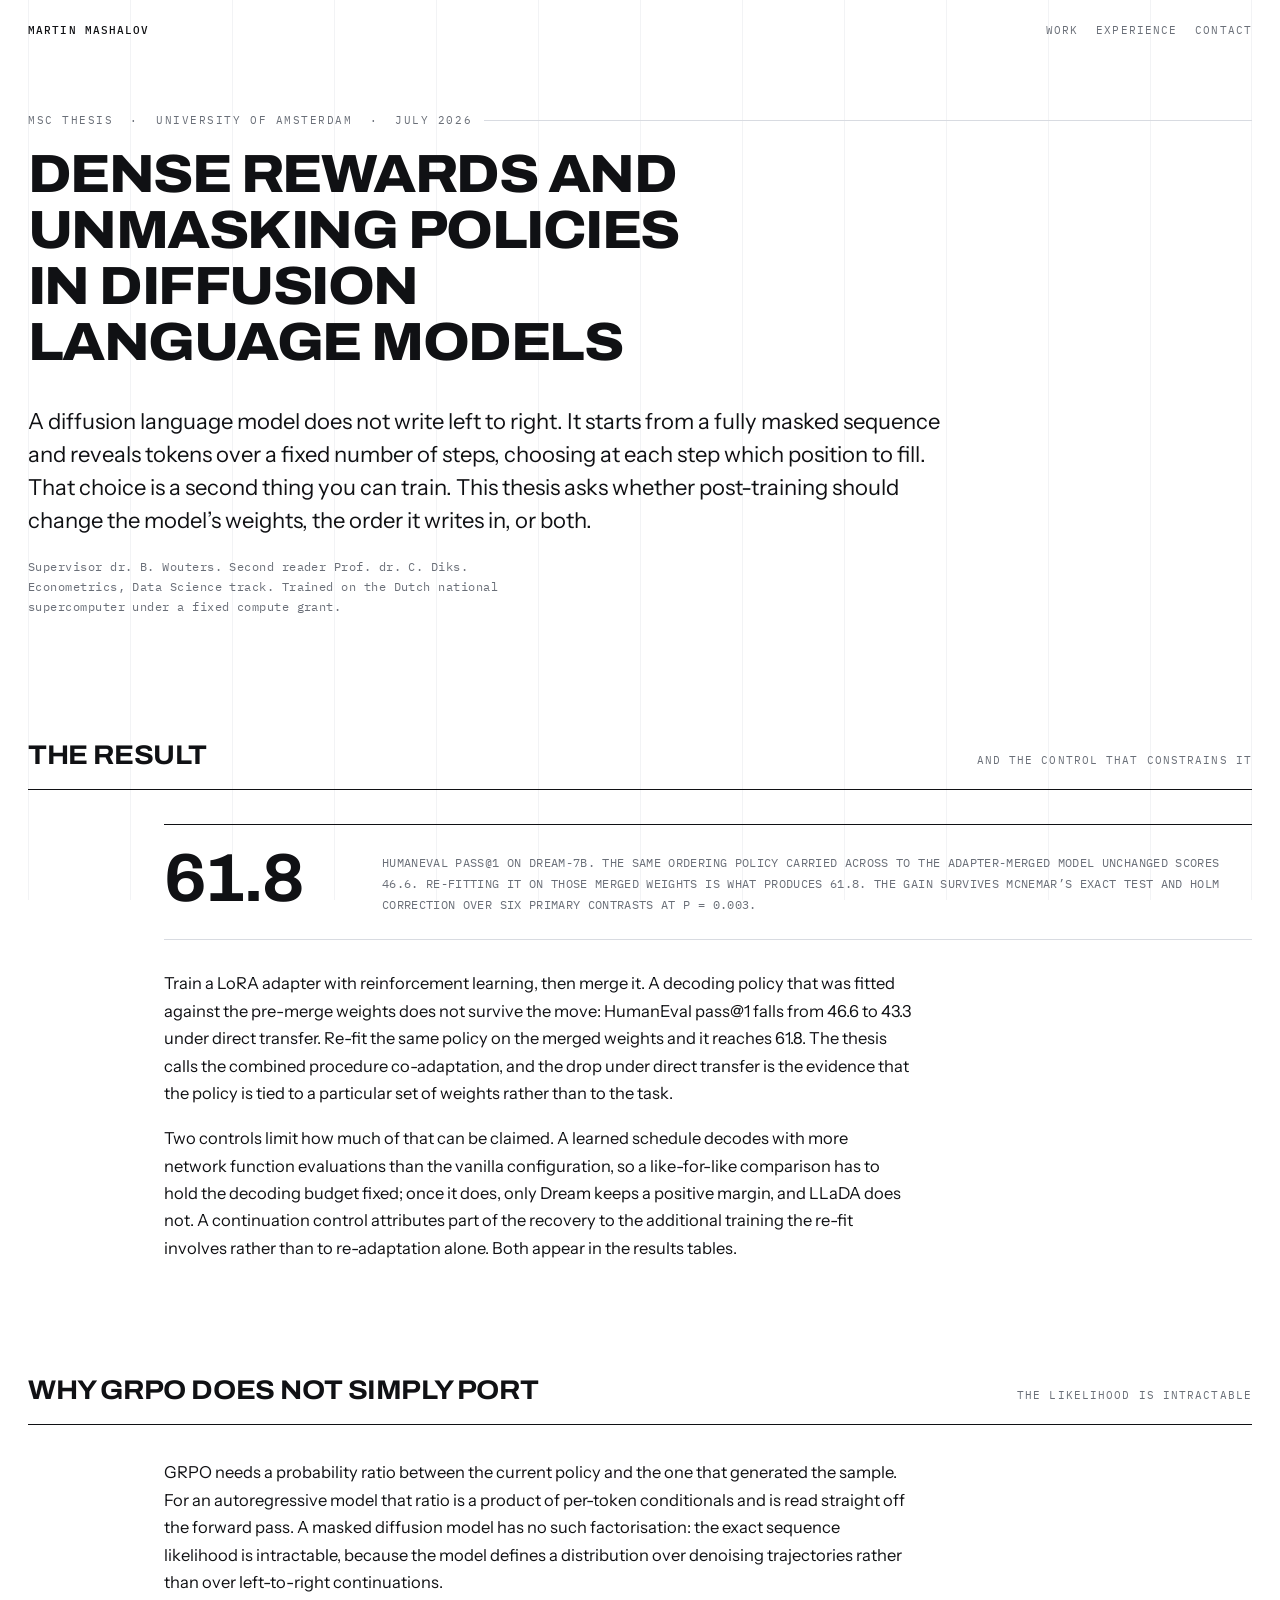
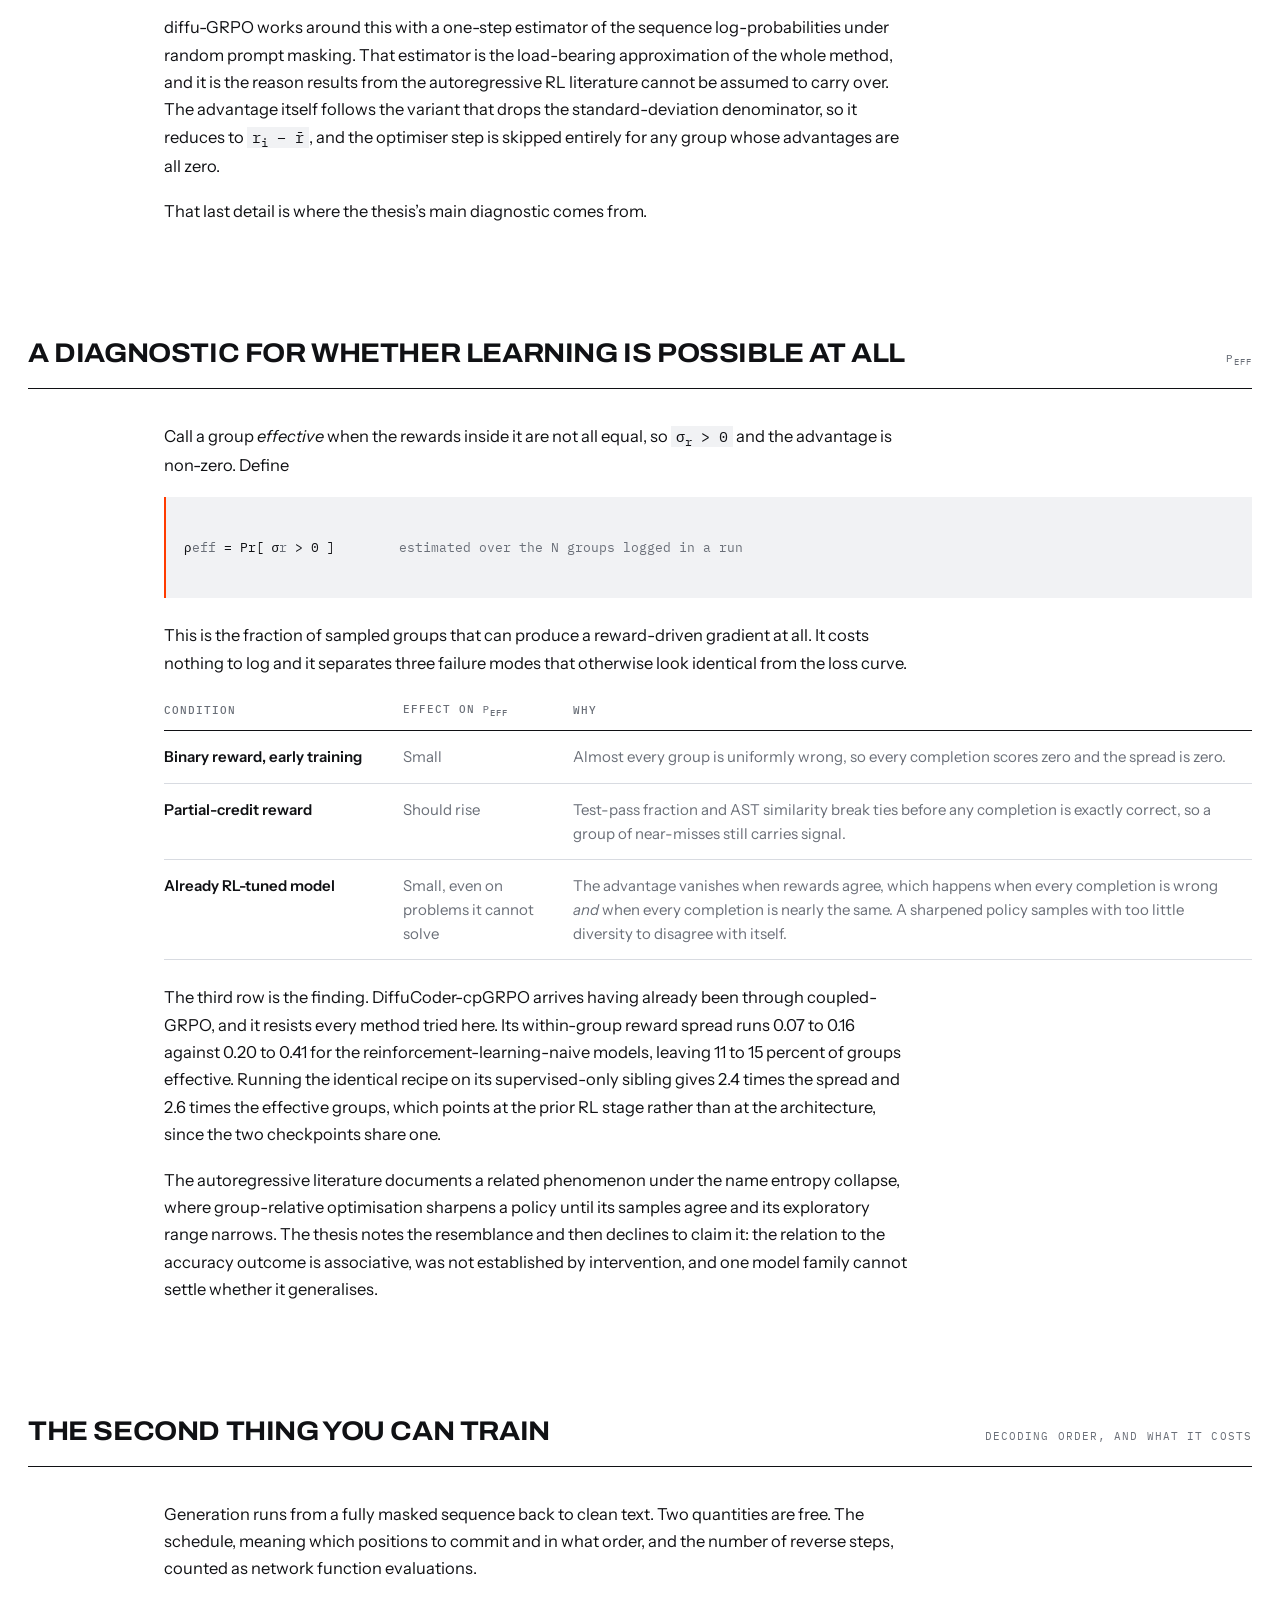
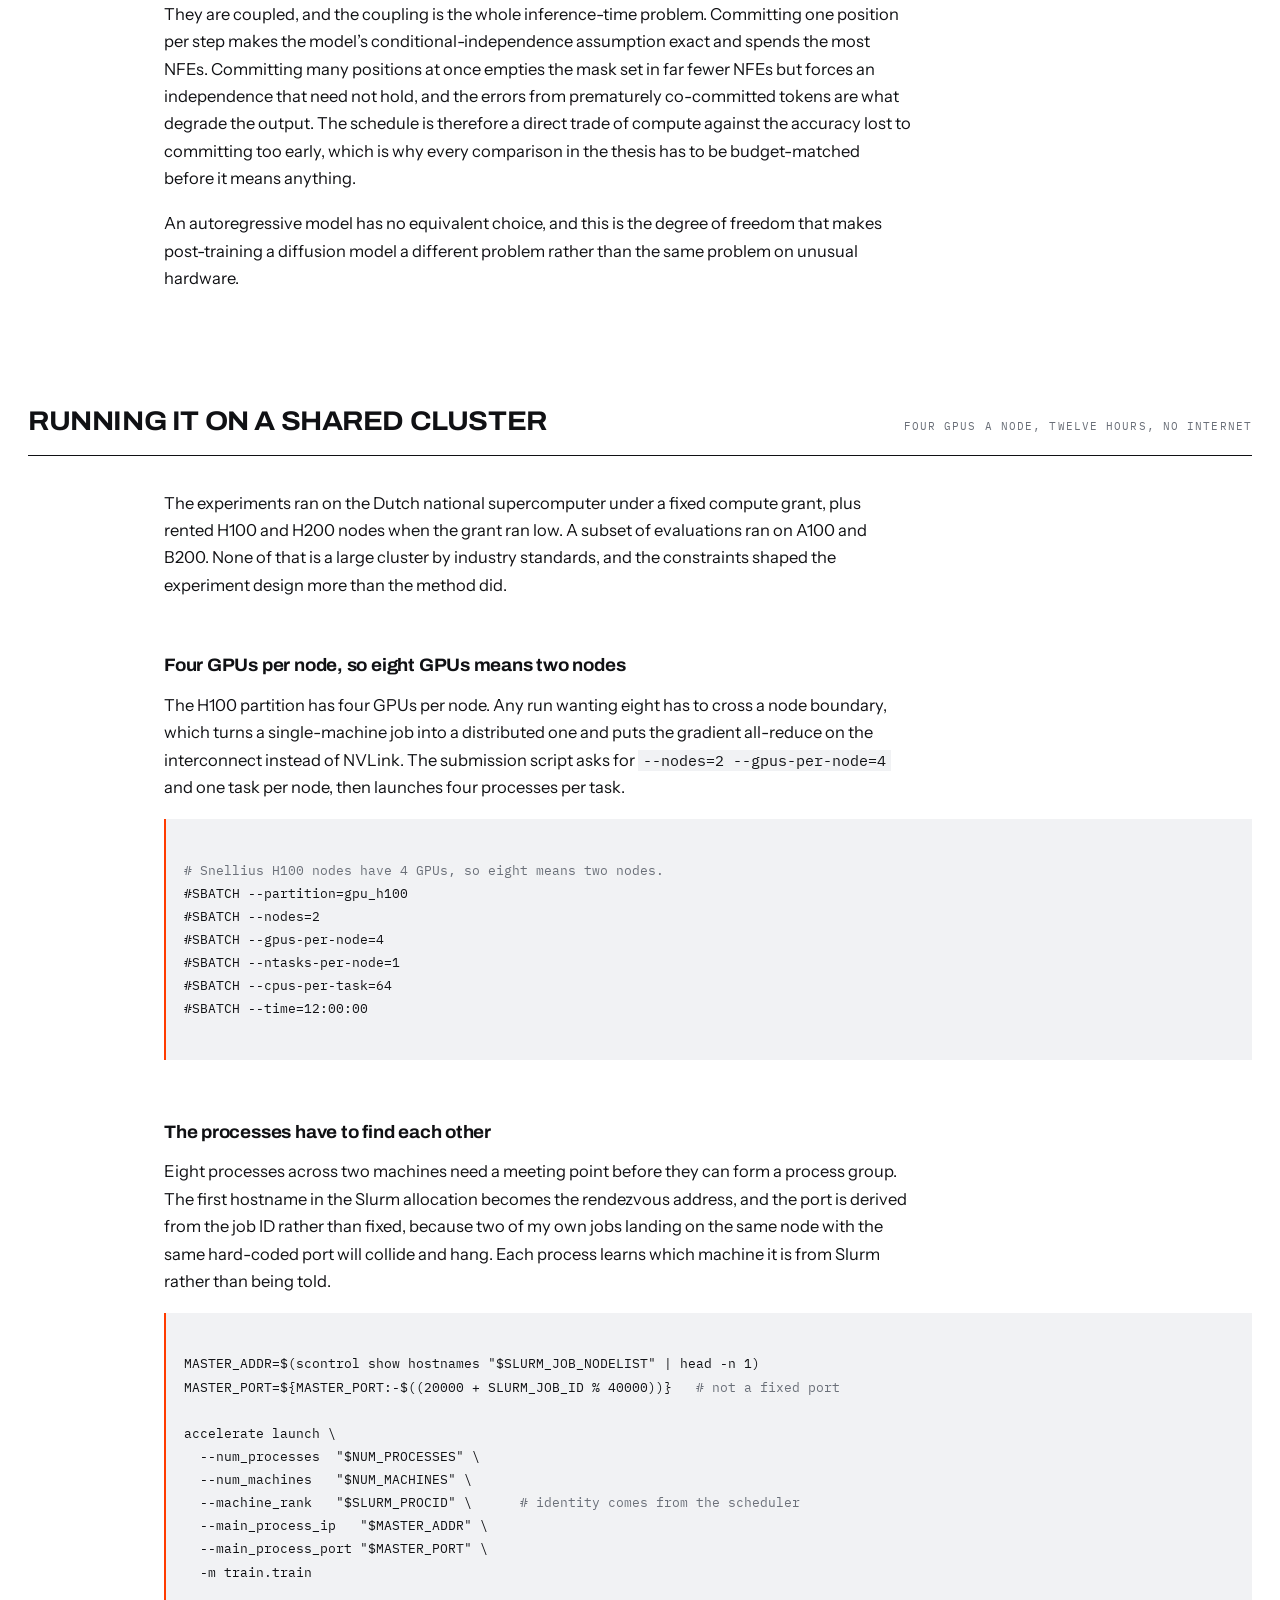
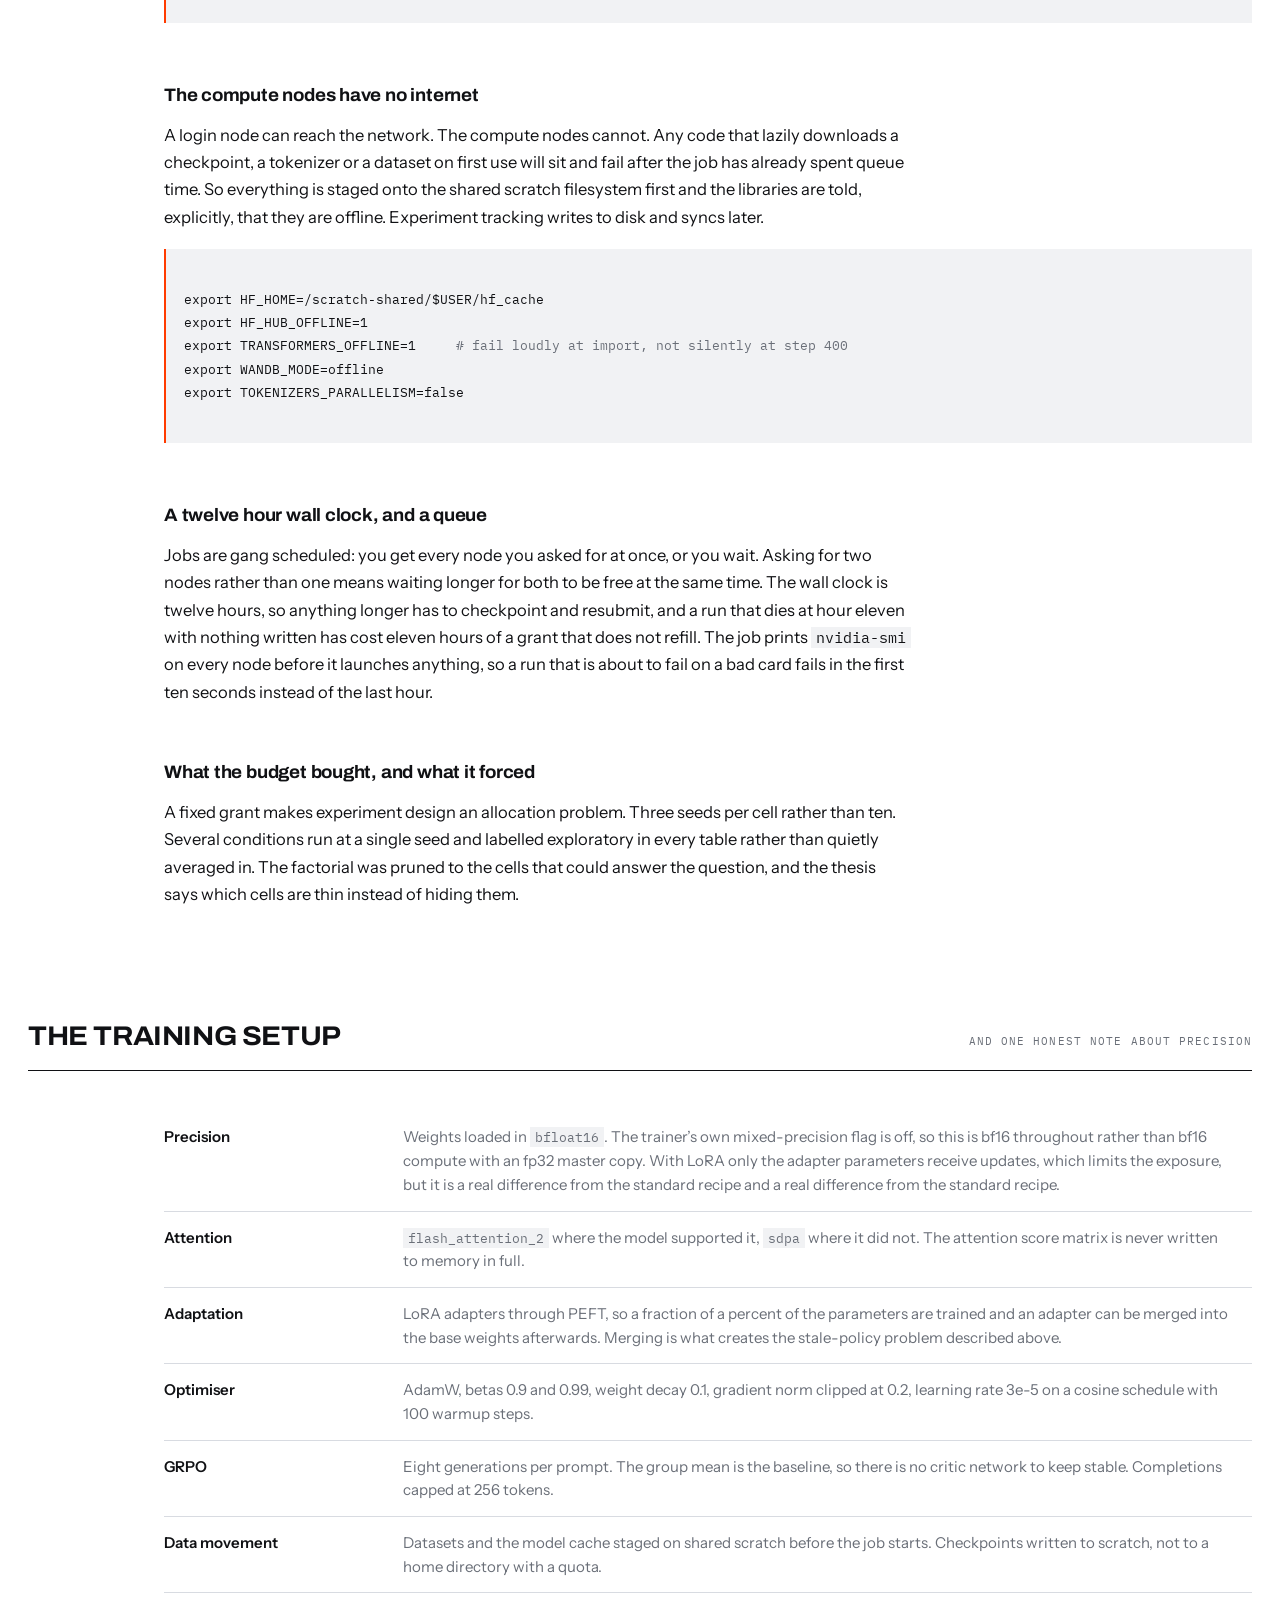
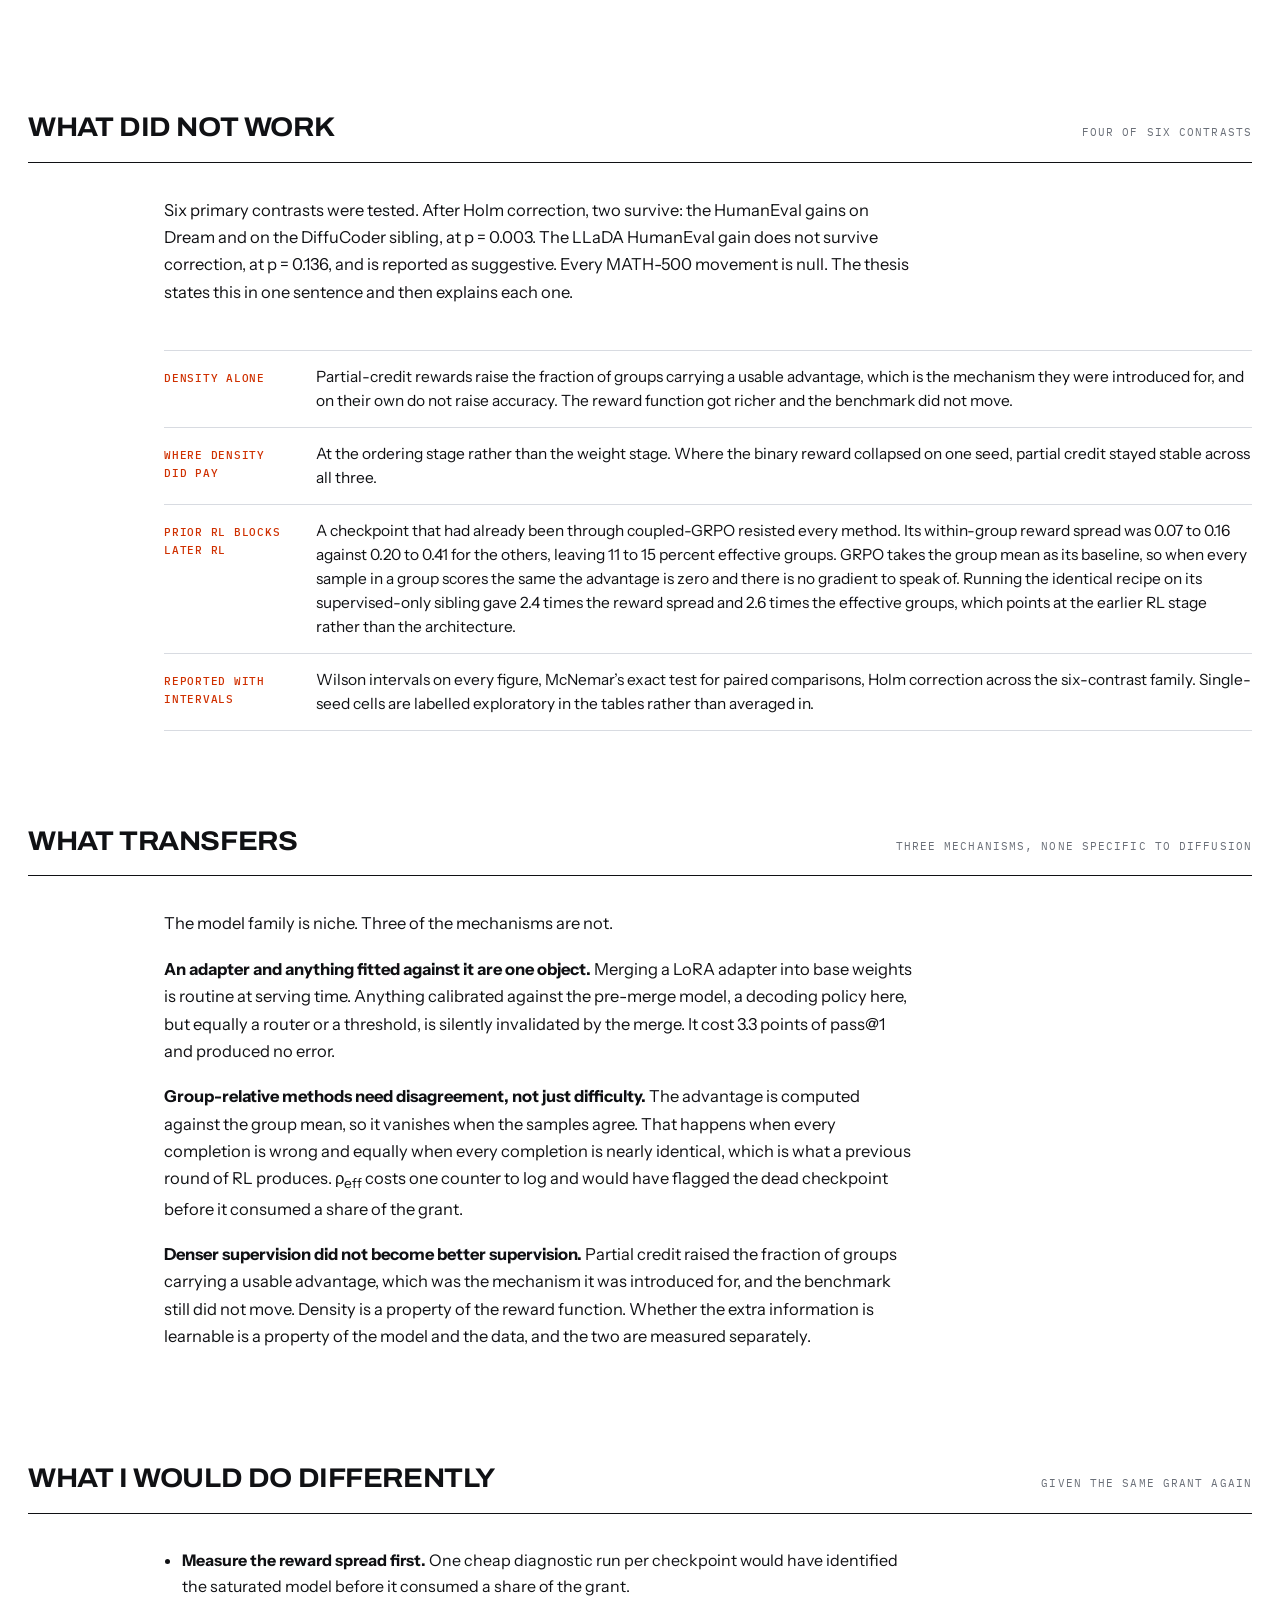
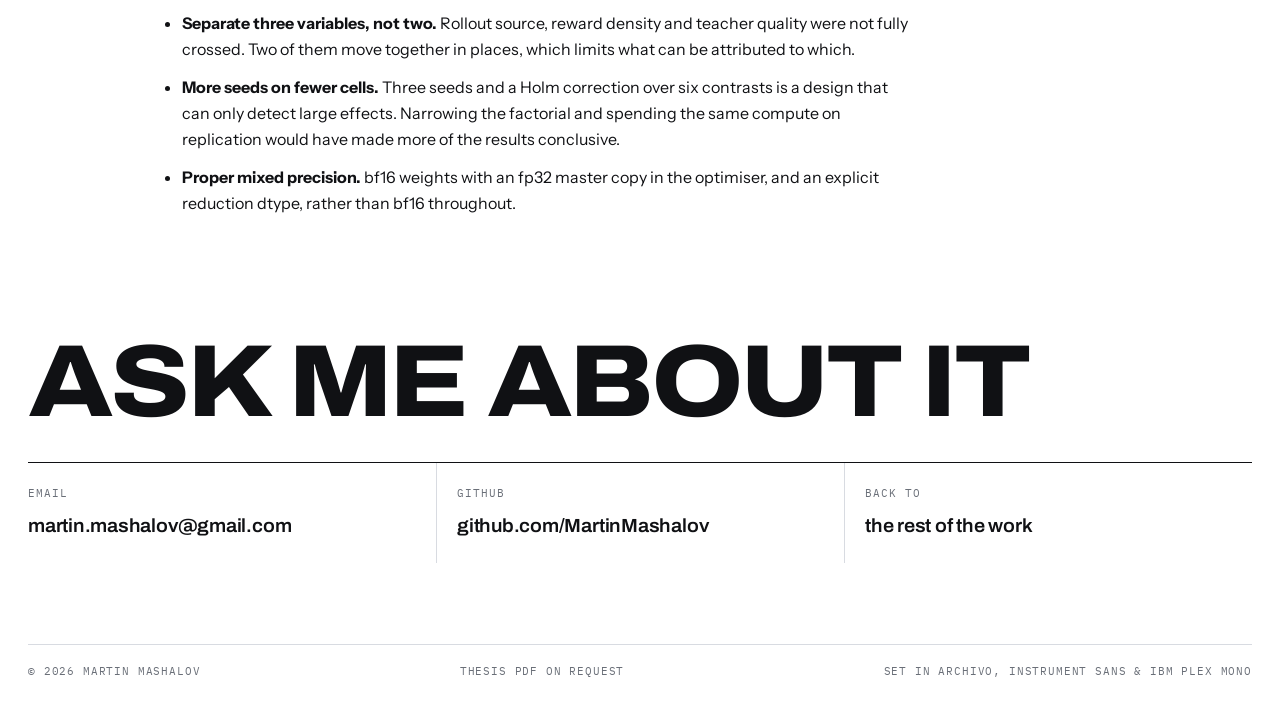
==== commit ef6d60ac: "Rewrite the thesis page around the technical content The first version described the result without " ====
--- a/thesis.html
+++ b/thesis.html
@@ -51,72 +51,141 @@
   </section>
 
   <section class="band">
-    <div class="band-head"><h2>The result</h2><span class="count">one number, and its caveat</span></div>
+    <div class="band-head"><h2>The result</h2><span class="count">and the control that constrains it</span></div>
     <div class="doc">
       <div class="bignum">
         <span class="n">61.8</span>
-        <span class="k">HumanEval pass@1 on Dream-7B, up from 46.6 for the same ordering policy carried
-        across unchanged, at a matched decoding budget. The gain survives McNemar&rsquo;s exact test and
-        Holm correction over six primary contrasts at p = 0.003.</span>
-      </div>
-
-      <p>
-        The interesting part is the middle number. Take a model, train an ordering policy on it, then
-        merge a LoRA adapter into the weights. If you carry that policy across unchanged, HumanEval
-        pass@1 <em>falls</em> from 46.6 to 43.3. Re-fit the same policy on the merged weights and it
-        rises to 61.8. The policy is fitted to a particular set of weights, not to the task, and
-        moving the weights underneath it makes it worse than useless.
-      </p>
-      <p>
-        A continuation control shows part of that recovery comes from the extra training the re-fit
-        involves rather than from re-adaptation alone. The thesis says so rather than claiming the
-        whole gain.
-      </p>
-    </div>
-  </section>
-
-  <section class="band">
-    <div class="band-head"><h2>Two axes</h2><span class="count">what was varied, and what was held fixed</span></div>
-    <div class="doc">
-      <p>
-        Every post-training method sits somewhere on two independent axes: whose text you supervise,
-        and how detailed the signal is. This thesis moves along a version of both, inside a model
-        family where the second axis has an extra degree of freedom that autoregressive models do not
-        have.
+        <span class="k">HumanEval pass@1 on Dream-7B. The same ordering policy carried across to the
+        adapter-merged model unchanged scores 46.6. Re-fitting it on those merged weights is what
+        produces 61.8. The gain survives McNemar&rsquo;s exact test and Holm correction over six
+        primary contrasts at p&nbsp;=&nbsp;0.003.</span>
+      </div>
+
+      <p>
+        Train a LoRA adapter with reinforcement learning, then merge it. A decoding policy that was
+        fitted against the pre-merge weights does not survive the move: HumanEval pass@1 falls from
+        46.6 to 43.3 under direct transfer. Re-fit the same policy on the merged weights and it reaches
+        61.8. The thesis calls the combined procedure co-adaptation, and the drop under direct transfer
+        is the evidence that the policy is tied to a particular set of weights rather than to the task.
+      </p>
+      <p>
+        Two controls limit how much of that can be claimed. A learned schedule decodes with more
+        network function evaluations than the vanilla configuration, so a like-for-like comparison has
+        to hold the decoding budget fixed; once it does, only Dream keeps a positive margin, and LLaDA
+        does not. A continuation control attributes part of the recovery to the additional training the
+        re-fit involves rather than to re-adaptation alone. Both appear in the results tables.
+      </p>
+    </div>
+  </section>
+
+  <section class="band">
+    <div class="band-head"><h2>Why GRPO does not simply port</h2><span class="count">the likelihood is intractable</span></div>
+    <div class="doc">
+      <p>
+        GRPO needs a probability ratio between the current policy and the one that generated the
+        sample. For an autoregressive model that ratio is a product of per-token conditionals and is
+        read straight off the forward pass. A masked diffusion model has no such factorisation: the
+        exact sequence likelihood is intractable, because the model defines a distribution over
+        denoising trajectories rather than over left-to-right continuations.
+      </p>
+      <p>
+        diffu-GRPO works around this with a one-step estimator of the sequence log-probabilities under
+        random prompt masking. That estimator is the load-bearing approximation of the whole method,
+        and it is the reason results from the autoregressive RL literature cannot be assumed to carry
+        over. The advantage itself follows the variant that drops the standard-deviation denominator,
+        so it reduces to <code>r<sub>i</sub> &minus; r&#772;</code>, and the optimiser step is skipped
+        entirely for any group whose advantages are all zero.
+      </p>
+      <p>
+        That last detail is where the thesis&rsquo;s main diagnostic comes from.
+      </p>
+    </div>
+  </section>
+
+  <section class="band">
+    <div class="band-head"><h2>A diagnostic for whether learning is possible at all</h2><span class="count">&rho;<sub>eff</sub></span></div>
+    <div class="doc">
+      <p>
+        Call a group <em>effective</em> when the rewards inside it are not all equal, so
+        <code>&sigma;<sub>r</sub> &gt; 0</code> and the advantage is non-zero. Define
+      </p>
+
+      <div class="code">
+&rho;<span class="c">eff</span> = Pr[ &sigma;<span class="c">r</span> &gt; 0 ]        <span class="c">estimated over the N groups logged in a run</span>
+      </div>
+
+      <p>
+        This is the fraction of sampled groups that can produce a reward-driven gradient at all. It
+        costs nothing to log and it separates three failure modes that otherwise look identical from
+        the loss curve.
       </p>
 
       <table class="doc-table">
-        <thead><tr><th>What varied</th><th>Levels</th><th>Why it is the interesting axis</th></tr></thead>
+        <thead><tr><th>Condition</th><th>Effect on &rho;<sub>eff</sub></th><th>Why</th></tr></thead>
         <tbody>
           <tr>
-            <td><b>Where the update lands</b></td>
-            <td>LoRA diffu-GRPO on the weights; a learned unmasking-order policy over frozen weights; both, re-fitted</td>
-            <td>An autoregressive model has no ordering to train. A diffusion model does, so post-training has a second surface to act on.</td>
+            <td><b>Binary reward, early training</b></td>
+            <td>Small</td>
+            <td>Almost every group is uniformly wrong, so every completion scores zero and the spread is zero.</td>
           </tr>
           <tr>
-            <td><b>How dense the reward is</b></td>
-            <td>Binary pass or fail; partial credit from test-pass fraction, AST similarity and syntax validity</td>
-            <td>A single scalar for a whole program says the answer was wrong without saying which part. Partial credit says more per rollout.</td>
+            <td><b>Partial-credit reward</b></td>
+            <td>Should rise</td>
+            <td>Test-pass fraction and AST similarity break ties before any completion is exactly correct, so a group of near-misses still carries signal.</td>
           </tr>
           <tr>
-            <td><b>Held fixed</b></td>
-            <td>Base models, datasets, seeds 42, 43 and 44, decoding budget, evaluation harness</td>
-            <td>So a difference in outcome is attributable to the two axes above and not to anything else.</td>
+            <td><b>Already RL-tuned model</b></td>
+            <td>Small, even on problems it cannot solve</td>
+            <td>The advantage vanishes when rewards agree, which happens when every completion is wrong <em>and</em> when every completion is nearly the same. A sharpened policy samples with too little diversity to disagree with itself.</td>
           </tr>
         </tbody>
       </table>
 
       <p>
-        Four models were run: LLaDA-8B-Instruct, Dream-7B-Instruct, and two DiffuCoder-7B checkpoints,
-        one of which had already been through coupled-GRPO post-training. Evaluation on HumanEval,
-        MATH-500, MBPP and GSM8K, scored by executing the reference unit tests for code and by exact
-        answer equivalence for maths.
-      </p>
-    </div>
-  </section>
-
-  <section class="band">
-    <div class="band-head"><h2>Running it on a shared cluster</h2><span class="count">the part a thesis normally leaves out</span></div>
+        The third row is the finding. DiffuCoder-cpGRPO arrives having already been through
+        coupled-GRPO, and it resists every method tried here. Its within-group reward spread runs 0.07
+        to 0.16 against 0.20 to 0.41 for the reinforcement-learning-naive models, leaving 11 to 15
+        percent of groups effective. Running the identical recipe on its supervised-only sibling gives
+        2.4 times the spread and 2.6 times the effective groups, which points at the prior RL stage
+        rather than at the architecture, since the two checkpoints share one.
+      </p>
+      <p>
+        The autoregressive literature documents a related phenomenon under the name entropy collapse,
+        where group-relative optimisation sharpens a policy until its samples agree and its exploratory
+        range narrows. The thesis notes the resemblance and then declines to claim it: the relation to
+        the accuracy outcome is associative, was not established by intervention, and one model family
+        cannot settle whether it generalises.
+      </p>
+    </div>
+  </section>
+
+  <section class="band">
+    <div class="band-head"><h2>The second thing you can train</h2><span class="count">decoding order, and what it costs</span></div>
+    <div class="doc">
+      <p>
+        Generation runs from a fully masked sequence back to clean text. Two quantities are free. The
+        schedule, meaning which positions to commit and in what order, and the number of reverse steps,
+        counted as network function evaluations.
+      </p>
+      <p>
+        They are coupled, and the coupling is the whole inference-time problem. Committing one position
+        per step makes the model&rsquo;s conditional-independence assumption exact and spends the most
+        NFEs. Committing many positions at once empties the mask set in far fewer NFEs but forces an
+        independence that need not hold, and the errors from prematurely co-committed tokens are what
+        degrade the output. The schedule is therefore a direct trade of compute against the accuracy
+        lost to committing too early, which is why every comparison in the thesis has to be
+        budget-matched before it means anything.
+      </p>
+      <p>
+        An autoregressive model has no equivalent choice, and this is the degree of freedom that makes
+        post-training a diffusion model a different problem rather than the same problem on unusual
+        hardware.
+      </p>
+    </div>
+  </section>
+
+  <section class="band">
+    <div class="band-head"><h2>Running it on a shared cluster</h2><span class="count">four GPUs a node, twelve hours, no internet</span></div>
     <div class="doc">
       <p>
         The experiments ran on the Dutch national supercomputer under a fixed compute grant, plus
@@ -168,8 +237,7 @@
 
       <h3>The compute nodes have no internet</h3>
       <p>
-        This is the constraint that catches people out. A login node can reach the network; the compute
-        nodes cannot. Any code that lazily downloads a checkpoint, a tokenizer or a dataset on first
+        A login node can reach the network. The compute nodes cannot. Any code that lazily downloads a checkpoint, a tokenizer or a dataset on first
         use will sit and fail after the job has already spent queue time. So everything is staged onto
         the shared scratch filesystem first and the libraries are told, explicitly, that they are
         offline. Experiment tracking writes to disk and syncs later.
@@ -208,7 +276,7 @@
     <div class="doc">
       <table class="doc-table">
         <tbody>
-          <tr><td><b>Precision</b></td><td>Weights loaded in <code>bfloat16</code>. The trainer&rsquo;s own mixed-precision flag is off, so this is bf16 throughout rather than bf16 compute with an fp32 master copy. With LoRA only the adapter parameters receive updates, which limits the exposure, but it is a real difference from the standard recipe and worth saying out loud.</td></tr>
+          <tr><td><b>Precision</b></td><td>Weights loaded in <code>bfloat16</code>. The trainer&rsquo;s own mixed-precision flag is off, so this is bf16 throughout rather than bf16 compute with an fp32 master copy. With LoRA only the adapter parameters receive updates, which limits the exposure, but it is a real difference from the standard recipe and a real difference from the standard recipe.</td></tr>
           <tr><td><b>Attention</b></td><td><code>flash_attention_2</code> where the model supported it, <code>sdpa</code> where it did not. The attention score matrix is never written to memory in full.</td></tr>
           <tr><td><b>Adaptation</b></td><td>LoRA adapters through PEFT, so a fraction of a percent of the parameters are trained and an adapter can be merged into the base weights afterwards. Merging is what creates the stale-policy problem described above.</td></tr>
           <tr><td><b>Optimiser</b></td><td>AdamW, betas 0.9 and 0.99, weight decay 0.1, gradient norm clipped at 0.2, learning rate 3e-5 on a cosine schedule with 100 warmup steps.</td></tr>
@@ -230,43 +298,45 @@
       </p>
 
       <div class="findings">
-        <div><b>Denser is not better</b><span>Partial-credit rewards make the training signal several times denser and do not, on their own, raise accuracy. More information per rollout did not become more learning. This is a clean negative result and it is reported as one.</span></div>
+        <div><b>Density alone</b><span>Partial-credit rewards raise the fraction of groups carrying a usable advantage, which is the mechanism they were introduced for, and on their own do not raise accuracy. The reward function got richer and the benchmark did not move.</span></div>
         <div><b>Where density did pay</b><span>At the ordering stage rather than the weight stage. Where the binary reward collapsed on one seed, partial credit stayed stable across all three.</span></div>
-        <div><b>Too trained to train</b><span>A checkpoint that had already been through coupled-GRPO resisted every method. Its within-group reward spread was 0.07 to 0.16 against 0.20 to 0.41 for the others, leaving 11 to 15 percent effective groups. GRPO takes the group mean as its baseline, so when every sample in a group scores the same the advantage is zero and there is no gradient to speak of. Running the identical recipe on its supervised-only sibling gave 2.4 times the reward spread and 2.6 times the effective groups, which points at the earlier RL stage rather than the architecture.</span></div>
-        <div><b>Reported with intervals</b><span>Wilson intervals on every figure, McNemar&rsquo;s exact test for paired comparisons, Holm correction across the family. Single-seed cells are labelled exploratory in the tables rather than averaged in silently.</span></div>
-      </div>
-    </div>
-  </section>
-
-  <section class="band">
-    <div class="band-head"><h2>Why this matters beyond diffusion</h2><span class="count">the transferable part</span></div>
-    <div class="doc">
-      <p>
-        The specific finding is about a model family most people do not use. The shape of the finding
-        is not.
-      </p>
-      <p>
-        <b>An adapter and the policy fitted to it are one object.</b> Merging a LoRA adapter is
-        routine at serving time. If anything downstream was fitted against the pre-merge weights, a
-        decoding policy, a router, a calibrated threshold, merging silently degrades it. Here that cost
-        3.3 points of pass@1 and nothing warned about it.
-      </p>
-      <p>
-        <b>A saturated model has no gradient left to give.</b> Group-relative methods work by comparing
-        samples to their peers. Post-train a model until its samples agree with each other and the
-        comparison carries no information, however good your reward function is. Measuring the
-        within-group spread before spending a compute grant is cheap and would have saved most of one.
-      </p>
-      <p>
-        <b>Denser supervision is not automatically better supervision.</b> The training signal got
-        several times richer and the benchmark did not move. Signal density and useful signal are
-        different quantities, and only one of them is easy to measure.
-      </p>
-    </div>
-  </section>
-
-  <section class="band">
-    <div class="band-head"><h2>What I would do differently</h2><span class="count">with more compute, or more sense</span></div>
+        <div><b>Prior RL blocks later RL</b><span>A checkpoint that had already been through coupled-GRPO resisted every method. Its within-group reward spread was 0.07 to 0.16 against 0.20 to 0.41 for the others, leaving 11 to 15 percent effective groups. GRPO takes the group mean as its baseline, so when every sample in a group scores the same the advantage is zero and there is no gradient to speak of. Running the identical recipe on its supervised-only sibling gave 2.4 times the reward spread and 2.6 times the effective groups, which points at the earlier RL stage rather than the architecture.</span></div>
+        <div><b>Reported with intervals</b><span>Wilson intervals on every figure, McNemar&rsquo;s exact test for paired comparisons, Holm correction across the six-contrast family. Single-seed cells are labelled exploratory in the tables rather than averaged in.</span></div>
+      </div>
+    </div>
+  </section>
+
+  <section class="band">
+    <div class="band-head"><h2>What transfers</h2><span class="count">three mechanisms, none specific to diffusion</span></div>
+    <div class="doc">
+      <p>
+        The model family is niche. Three of the mechanisms are not.
+      </p>
+      <p>
+        <b>An adapter and anything fitted against it are one object.</b> Merging a LoRA adapter into
+        base weights is routine at serving time. Anything calibrated against the pre-merge model, a
+        decoding policy here, but equally a router or a threshold, is silently invalidated by the
+        merge. It cost 3.3 points of pass@1 and produced no error.
+      </p>
+      <p>
+        <b>Group-relative methods need disagreement, not just difficulty.</b> The advantage is computed
+        against the group mean, so it vanishes when the samples agree. That happens when every
+        completion is wrong and equally when every completion is nearly identical, which is what a
+        previous round of RL produces. &rho;<sub>eff</sub> costs one counter to log and would have
+        flagged the dead checkpoint before it consumed a share of the grant.
+      </p>
+      <p>
+        <b>Denser supervision did not become better supervision.</b> Partial credit raised the
+        fraction of groups carrying a usable advantage, which was the mechanism it was introduced for,
+        and the benchmark still did not move. Density is a property of the reward function. Whether
+        the extra information is learnable is a property of the model and the data, and the two are
+        measured separately.
+      </p>
+    </div>
+  </section>
+
+  <section class="band">
+    <div class="band-head"><h2>What I would do differently</h2><span class="count">given the same grant again</span></div>
     <div class="doc">
       <ul class="doc-list">
         <li><b>Measure the reward spread first.</b> One cheap diagnostic run per checkpoint would have identified the saturated model before it consumed a share of the grant.</li>
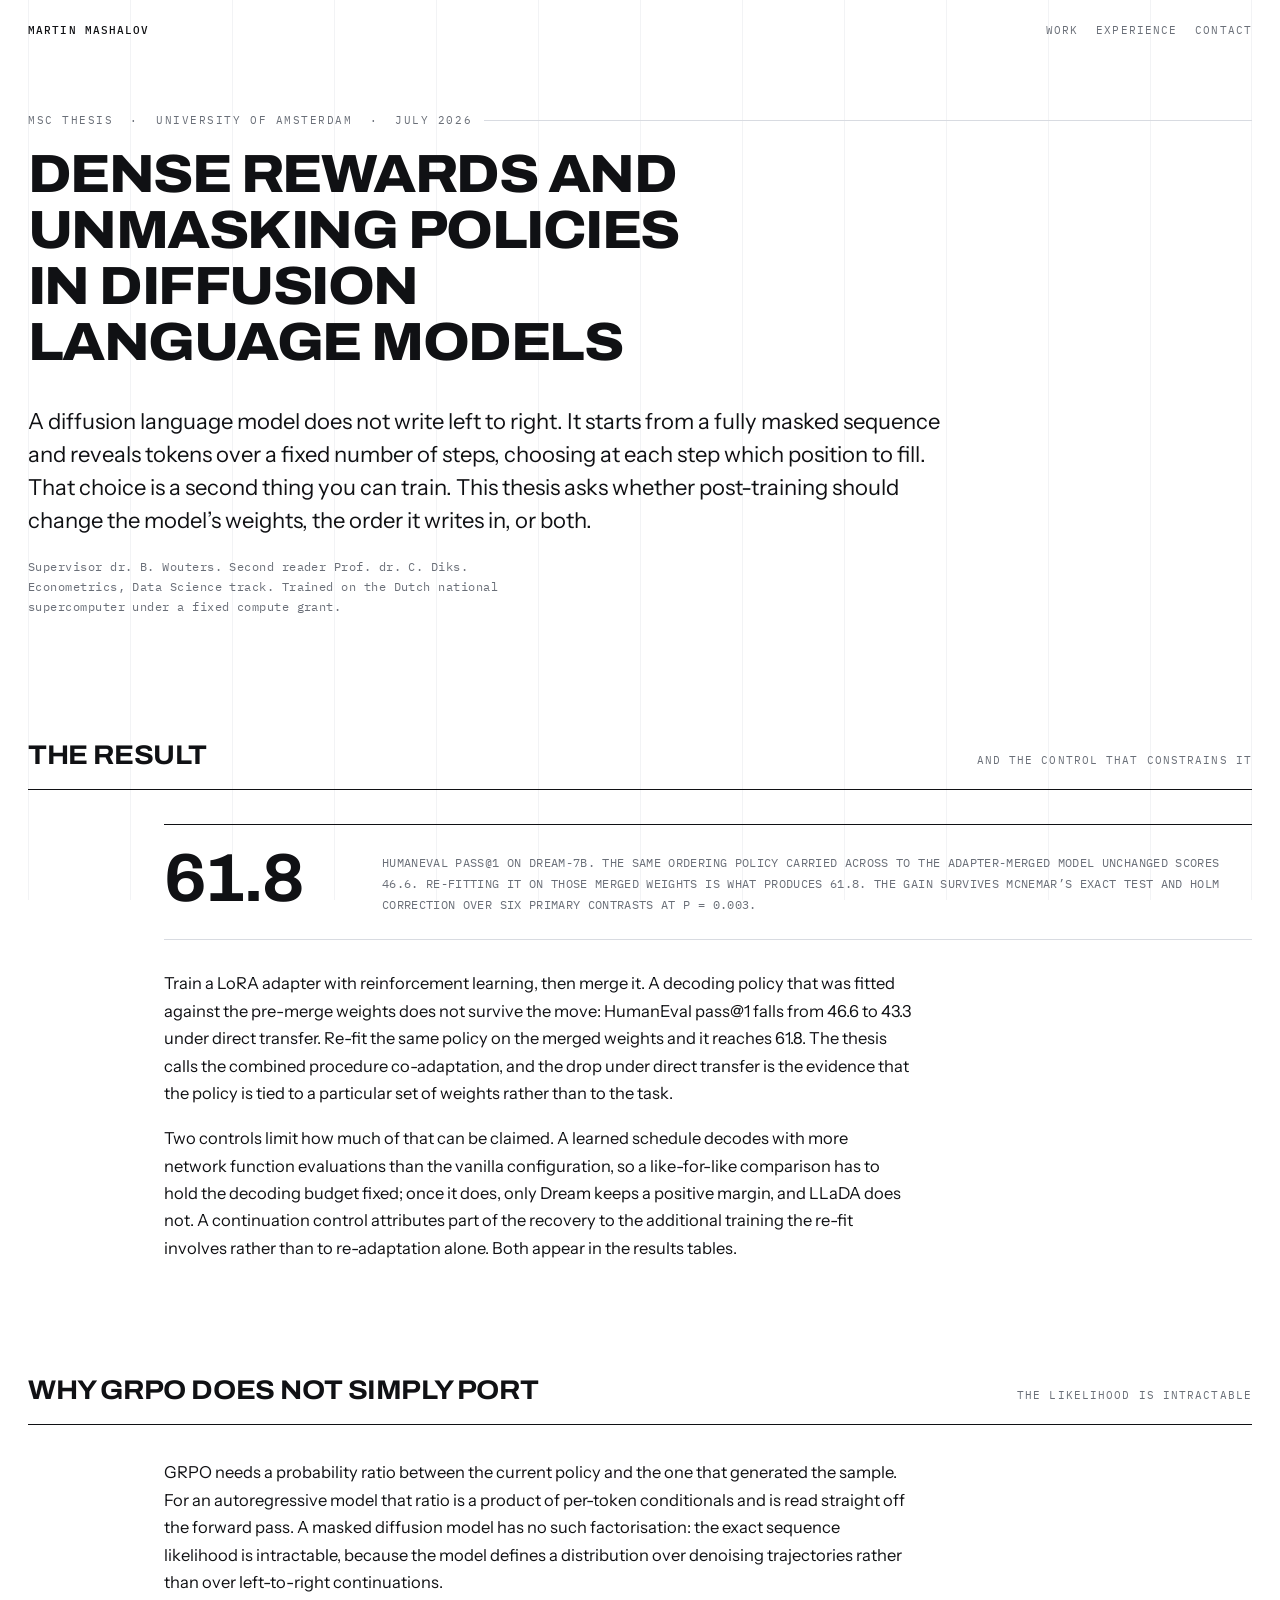
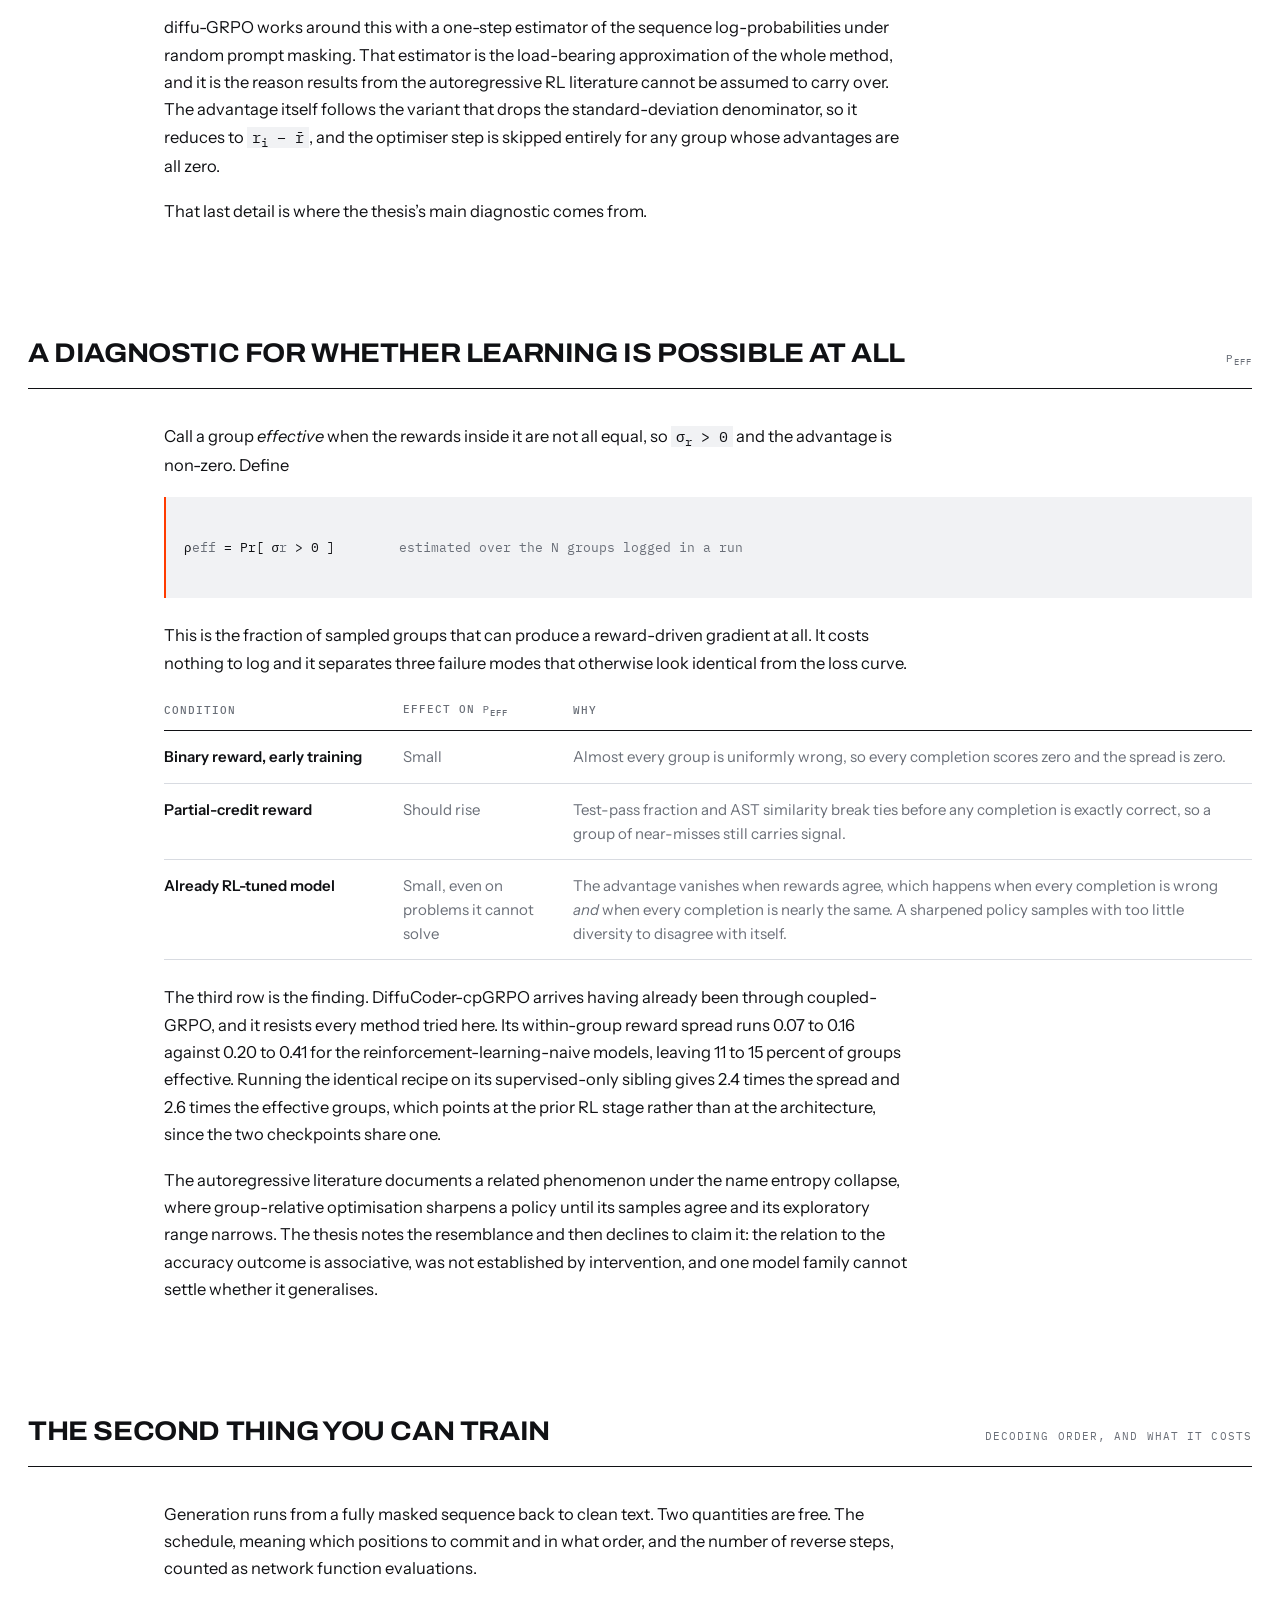
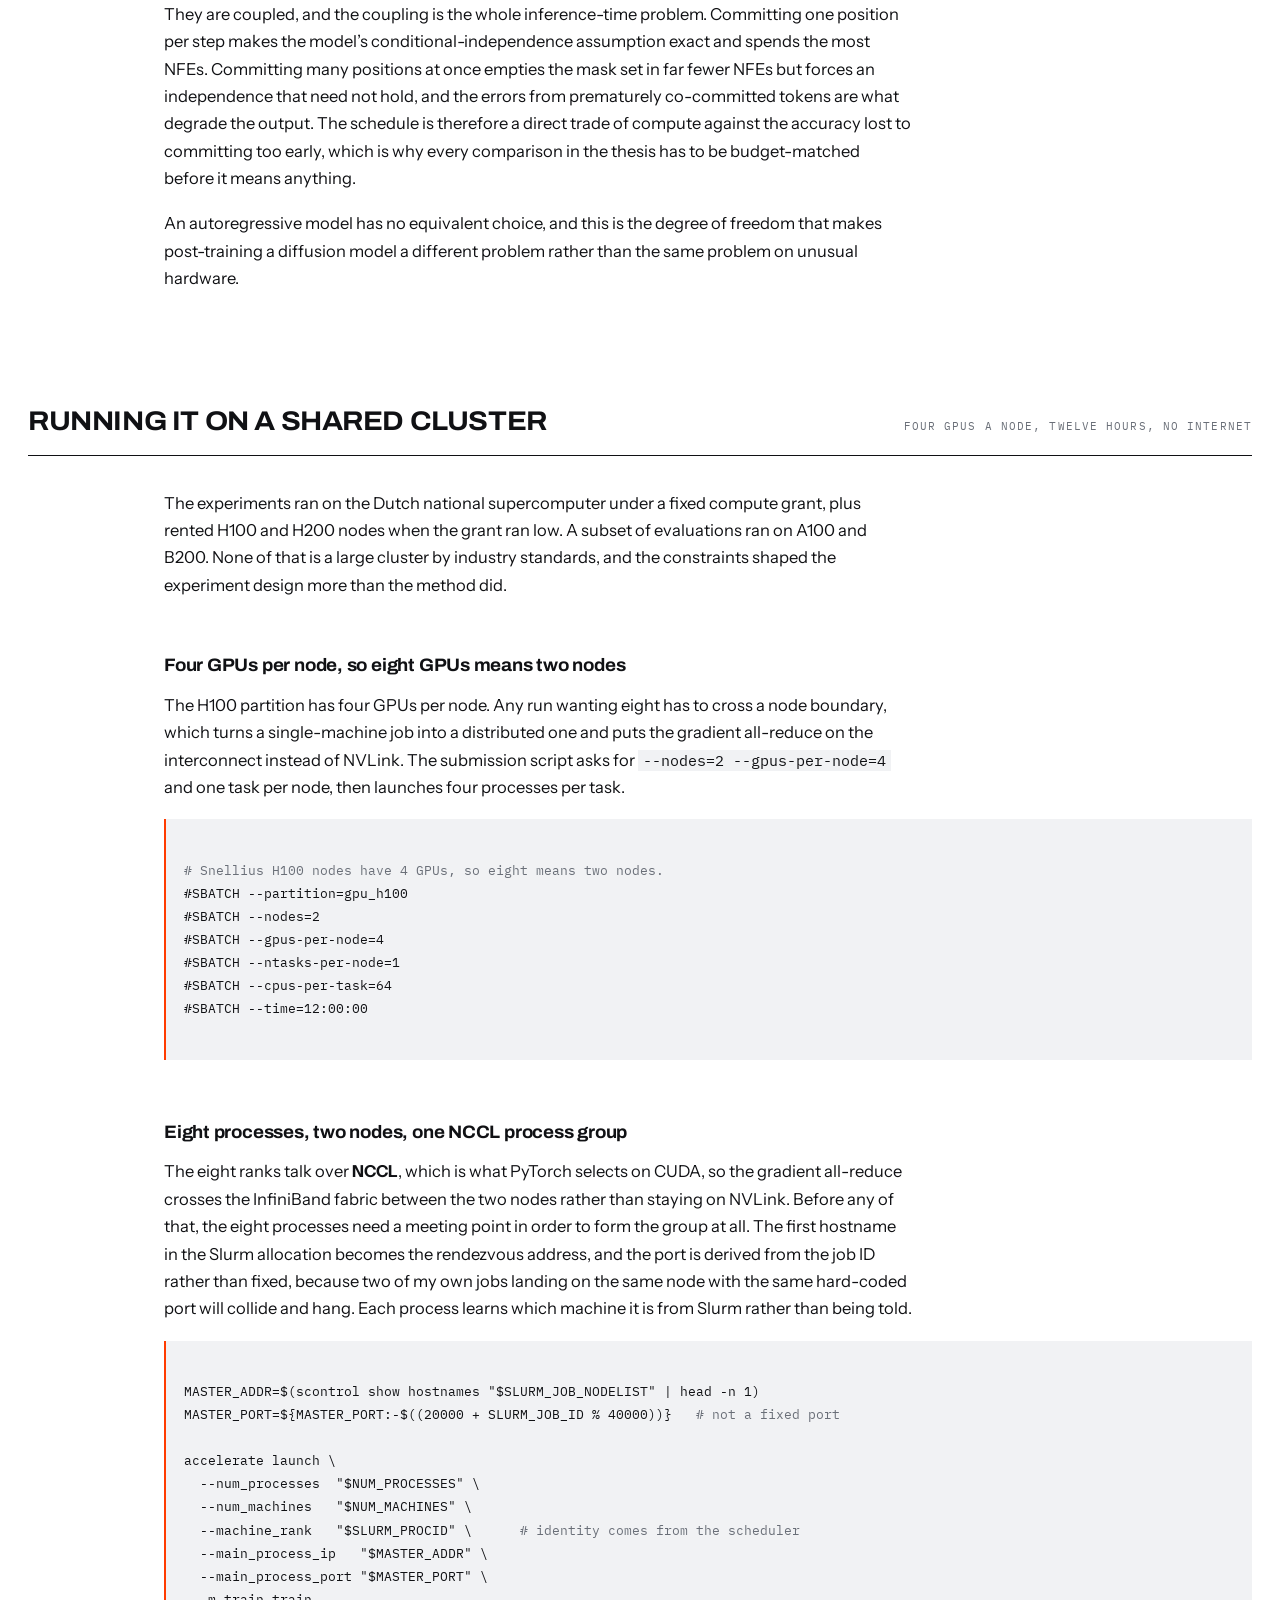
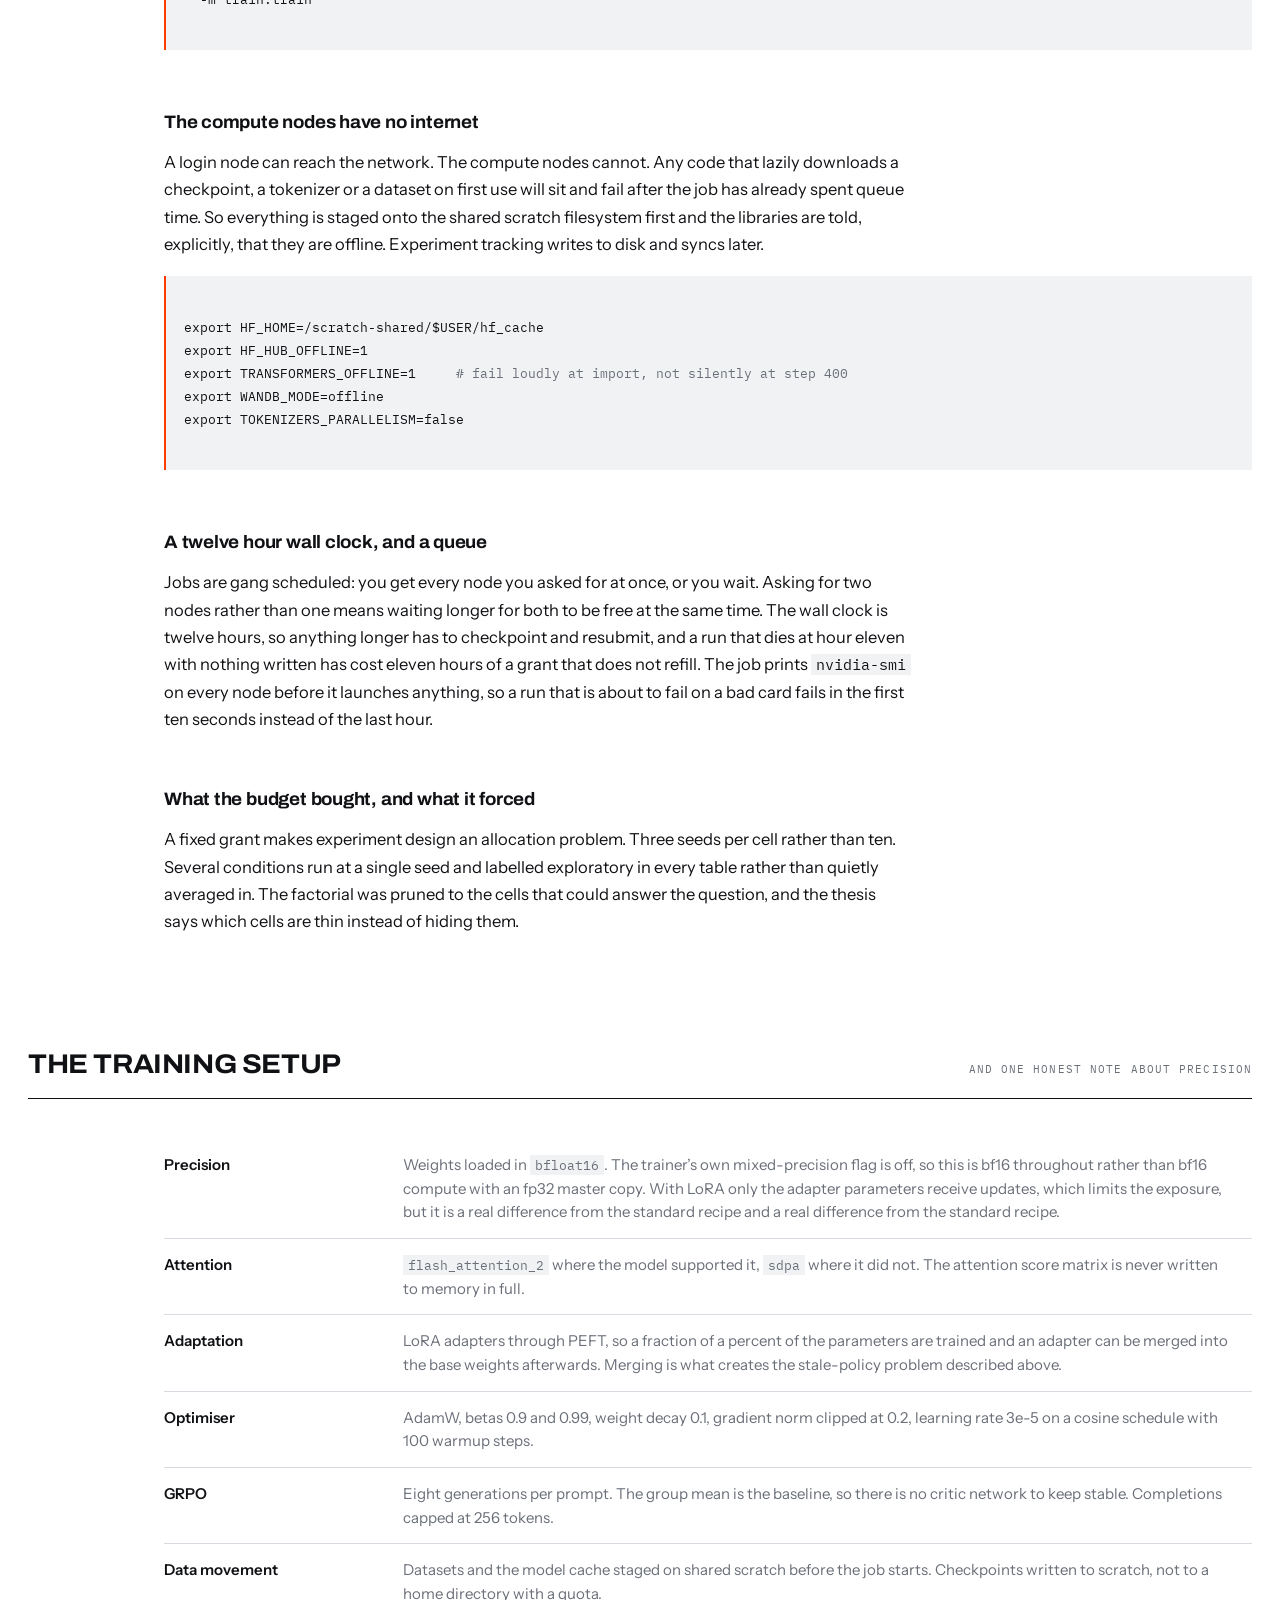
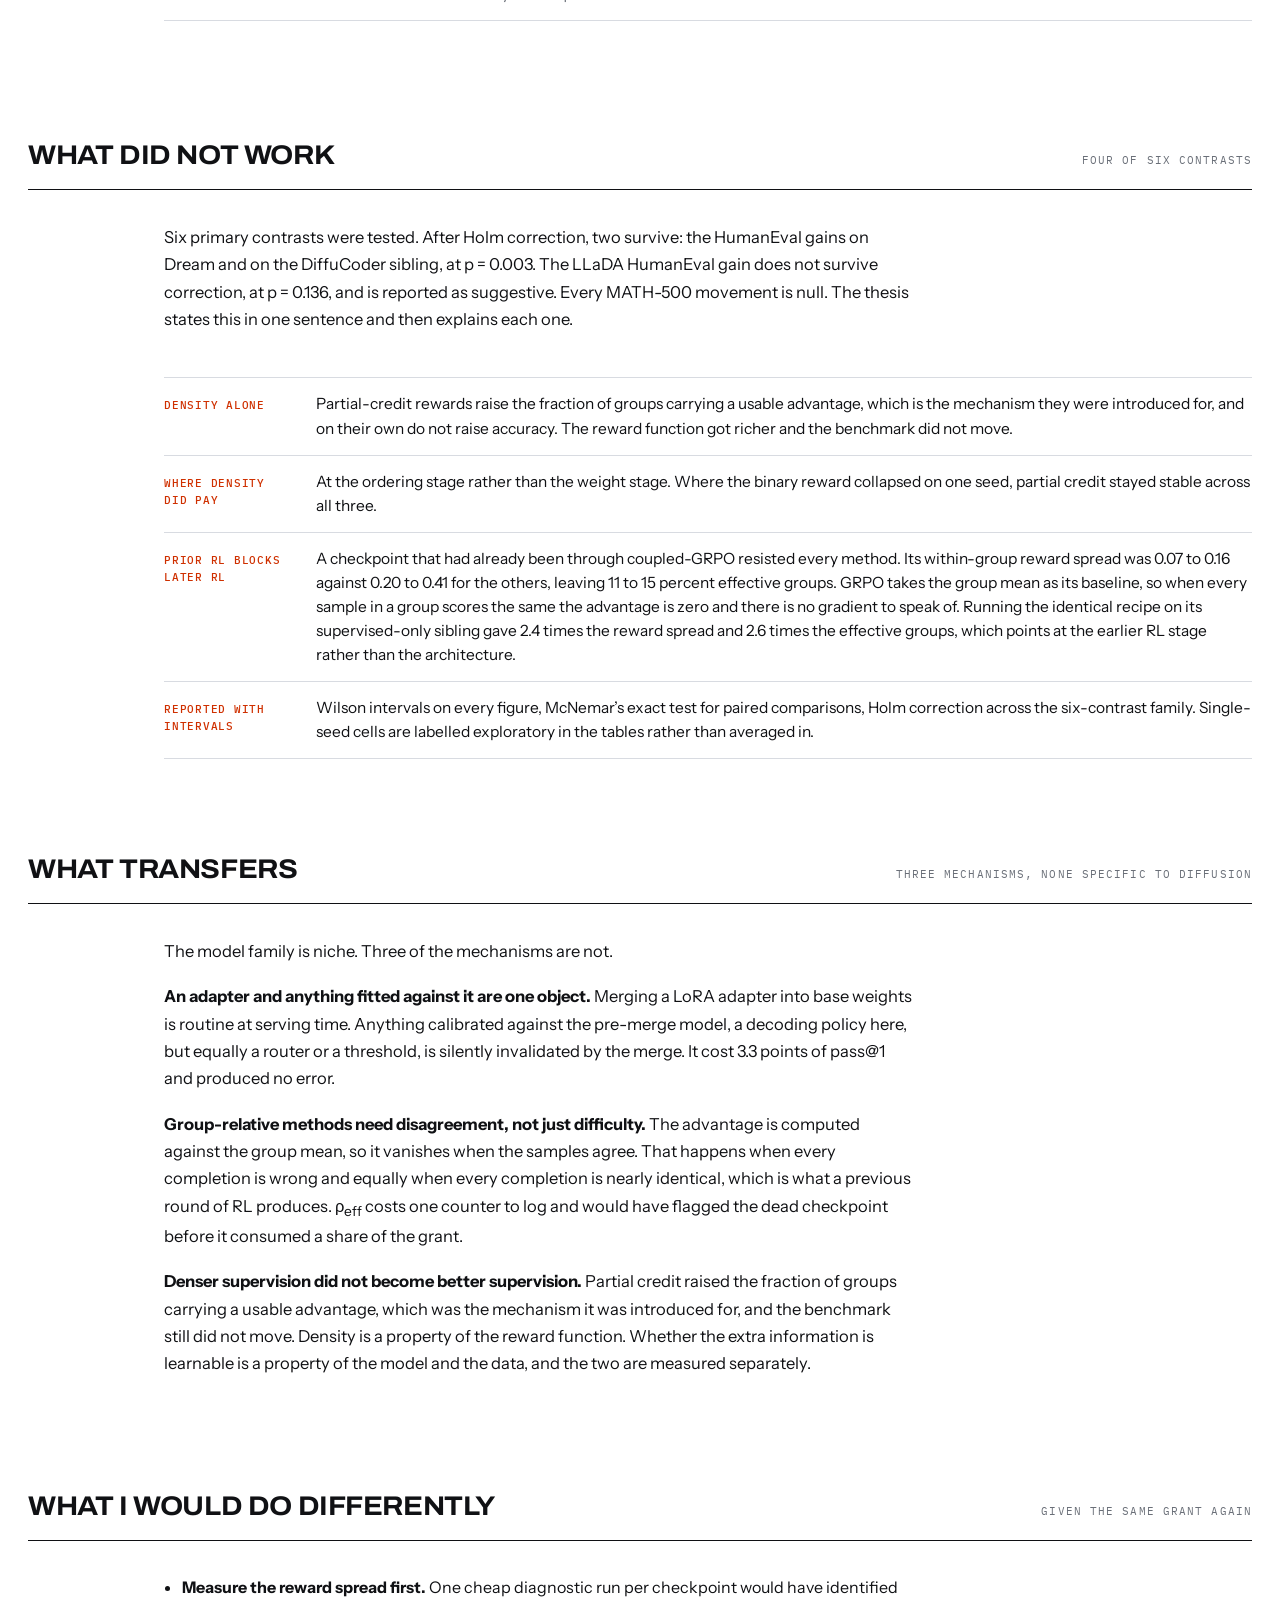
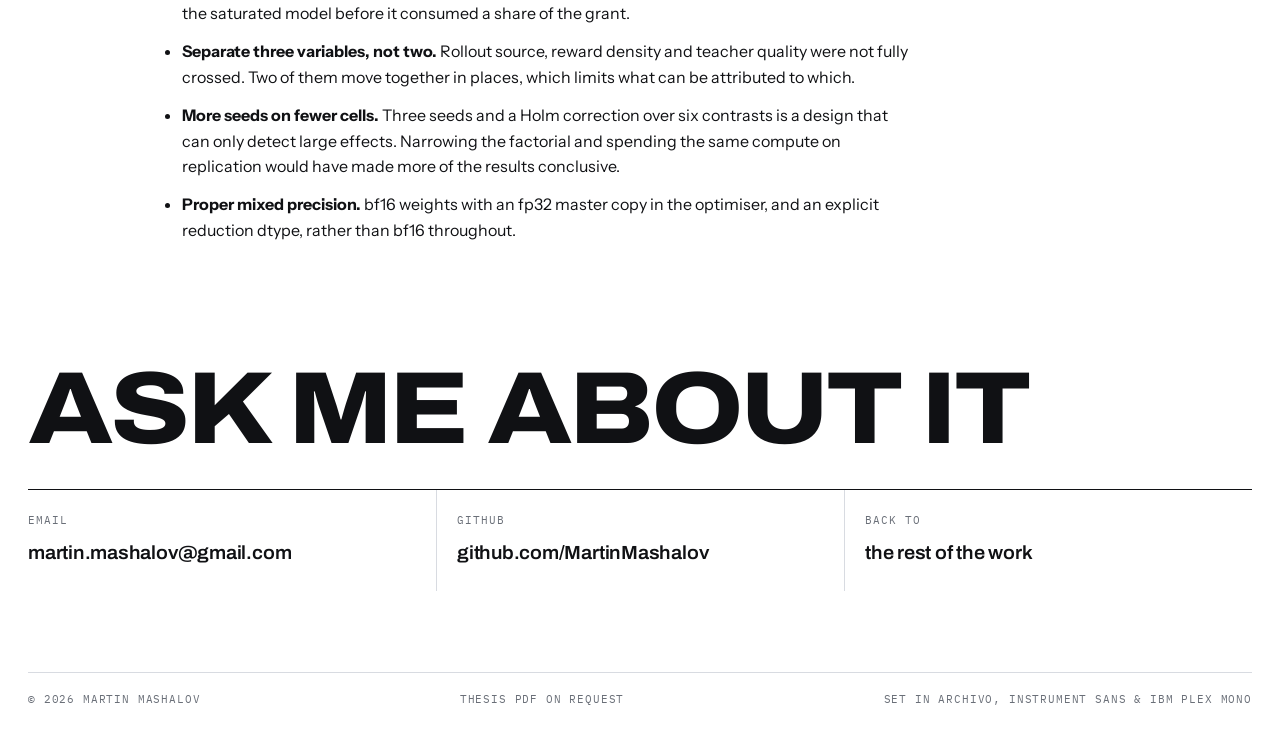
==== commit 6f499fbf: "Restore NCCL and Triton, and say where the multi-node training ran I removed both on the reasoning t" ====
--- a/thesis.html
+++ b/thesis.html
@@ -213,9 +213,11 @@
 #SBATCH --time=12:00:00
       </div>
 
-      <h3>The processes have to find each other</h3>
-      <p>
-        Eight processes across two machines need a meeting point before they can form a process group.
+      <h3>Eight processes, two nodes, one NCCL process group</h3>
+      <p>
+        The eight ranks talk over <b>NCCL</b>, which is what PyTorch selects on CUDA, so the gradient
+        all-reduce crosses the InfiniBand fabric between the two nodes rather than staying on NVLink.
+        Before any of that, the eight processes need a meeting point in order to form the group at all.
         The first hostname in the Slurm allocation becomes the rendezvous address, and the port is
         derived from the job ID rather than fixed, because two of my own jobs landing on the same node
         with the same hard-coded port will collide and hang. Each process learns which machine it is
--- a/styles.css
+++ b/styles.css
@@ -768,3 +768,25 @@
   line-height: 1.6;
   color: var(--ink-soft);
 }
+
+.band-note {
+  margin: 20px 0 4px;
+  max-width: 66ch;
+  font-size: 15.5px;
+  line-height: 1.62;
+  color: var(--ink-soft);
+}
+.row .ds b { color: var(--ink); font-weight: 600; }
+.row .ds a { color: var(--accent-text); }
+
+/* the stack becomes a labelled list once it is grouped by kind */
+.stackline b {
+  display: block;
+  font-weight: 500;
+  font-size: 10.5px;
+  letter-spacing: 0.09em;
+  text-transform: uppercase;
+  color: var(--ink);
+  margin: 14px 0 5px;
+}
+.stackline b:first-child { margin-top: 0; }
